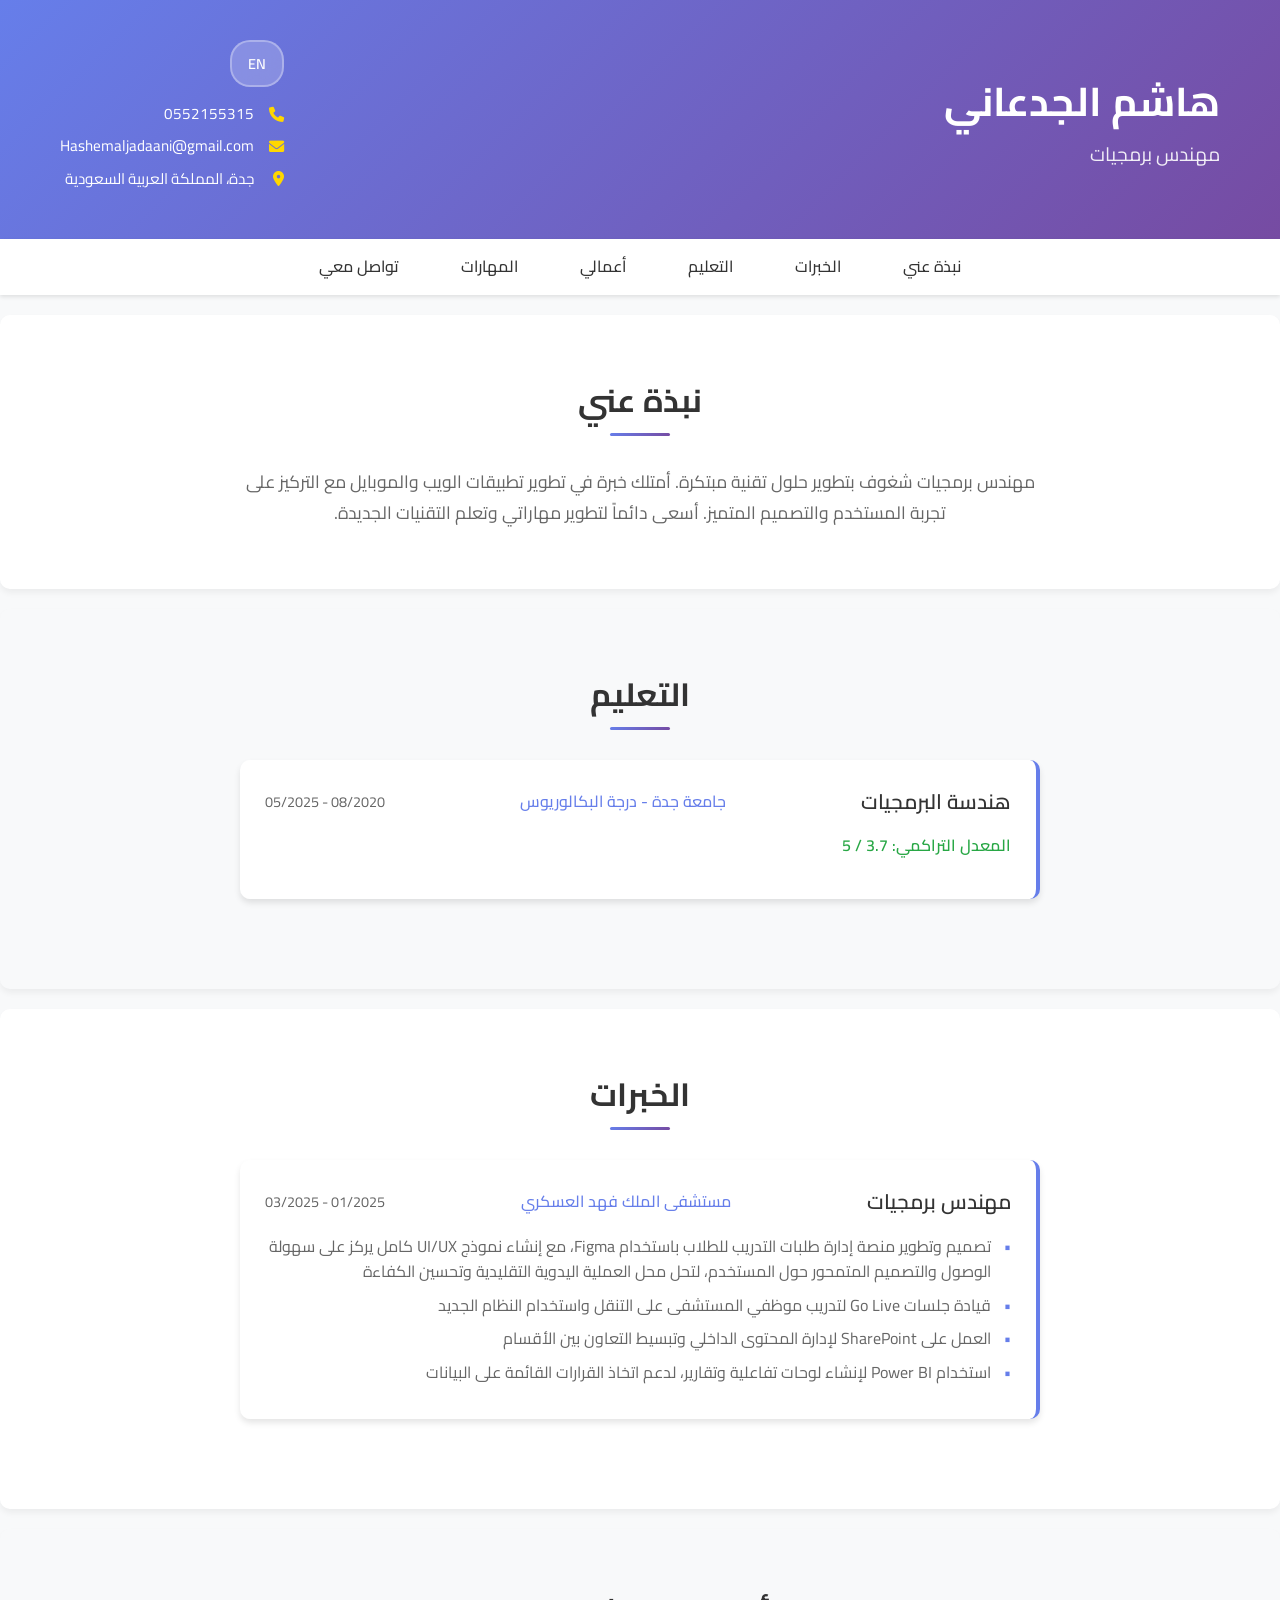
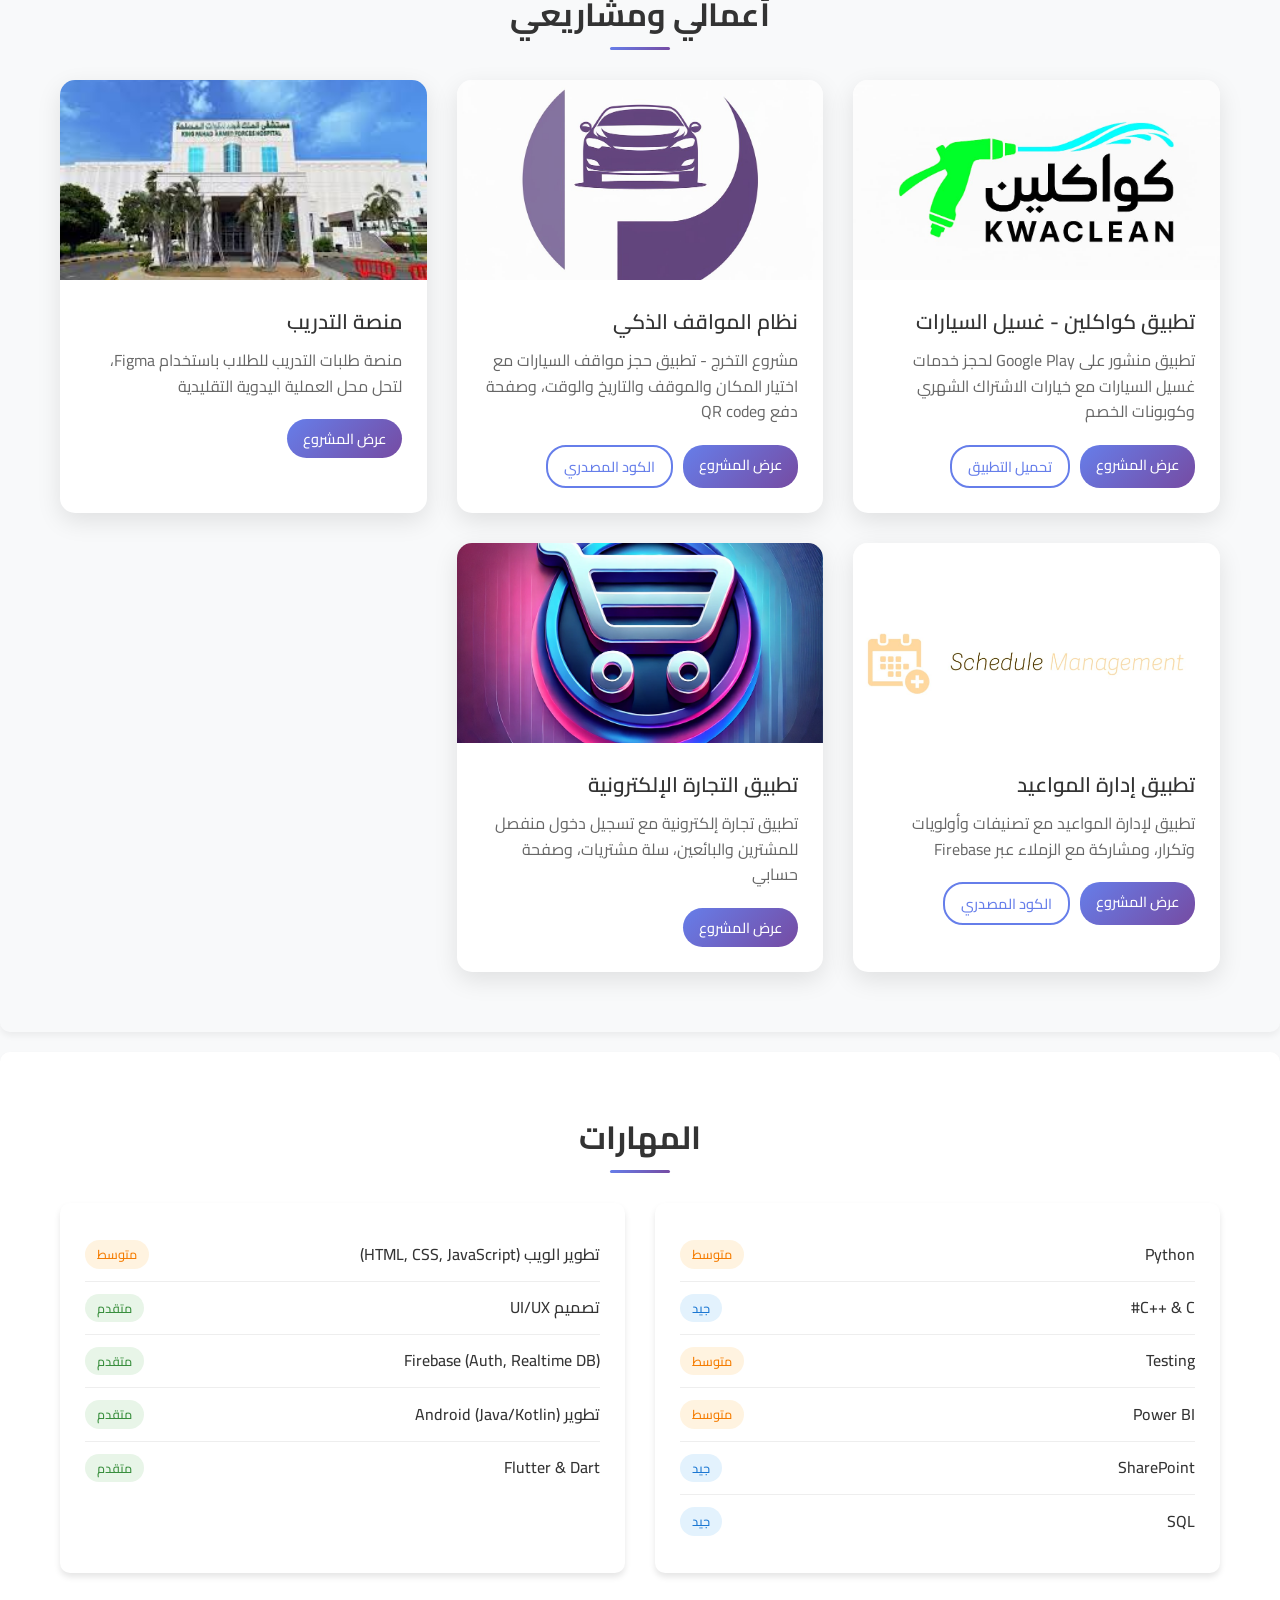
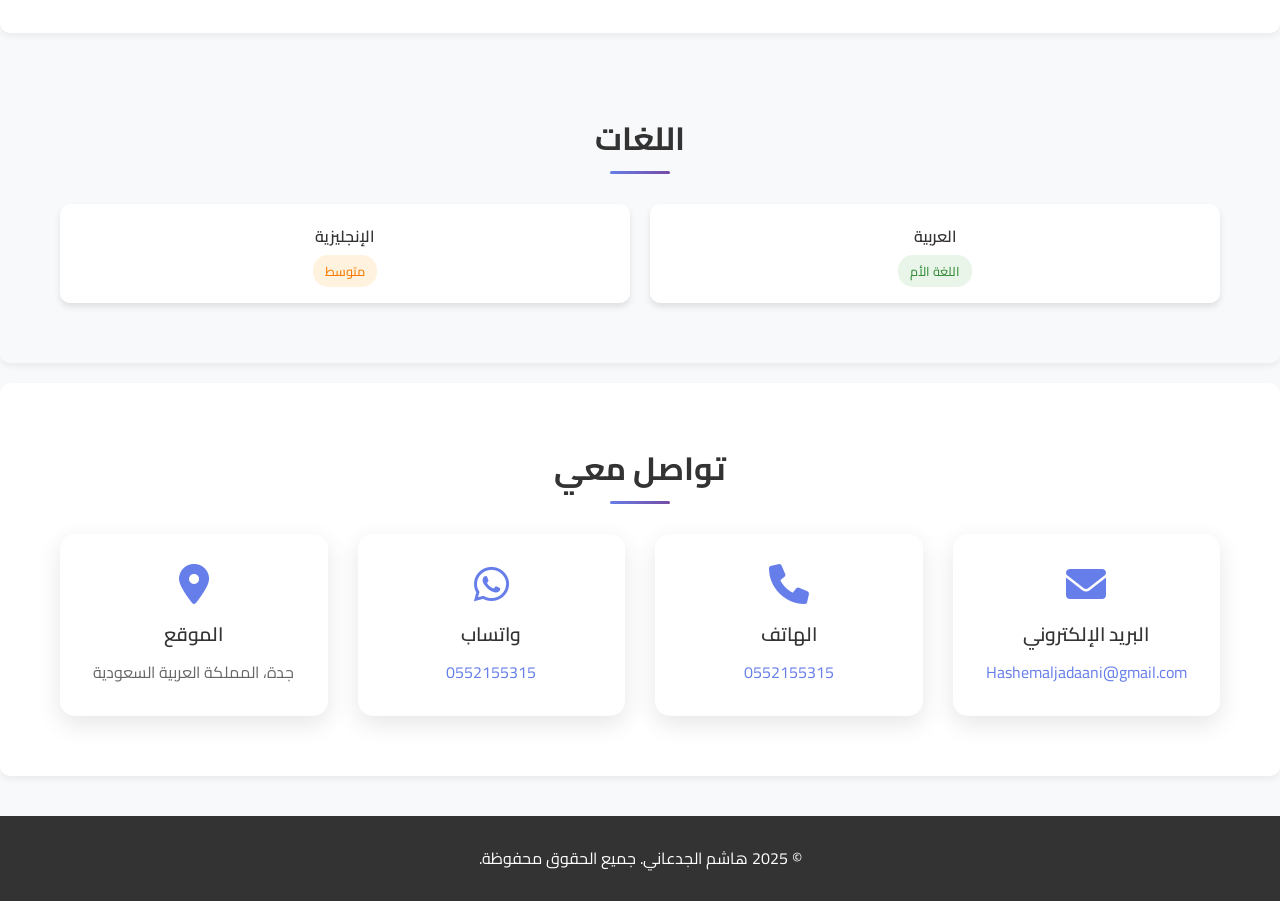
==== index.html @ f66892cb "Add files via upload" ====
<!DOCTYPE html>
<html lang="ar" dir="rtl">
<head>
    <meta charset="UTF-8">
    <meta name="viewport" content="width=device-width, initial-scale=1.0">
    <title data-ar="هاشم الجدعاني - مهندس برمجيات" data-en="Hashim Aljadaani - Software Engineer">هاشم الجدعاني - مهندس برمجيات</title>
    <link rel="stylesheet" href="styles.css">
    <link href="https://fonts.googleapis.com/css2?family=Cairo:wght@300;400;600;700&display=swap" rel="stylesheet">
    <link rel="stylesheet" href="https://cdnjs.cloudflare.com/ajax/libs/font-awesome/6.0.0/css/all.min.css">
</head>
<body>
    <!-- Header Section -->
    <header class="header">
        <div class="container">
            <div class="header-content">
                <div class="header-left">
                    <h1 class="name" data-ar="هاشم الجدعاني" data-en="Hashim Aljadaani">هاشم الجدعاني</h1>
                    <p class="title" data-ar="مهندس برمجيات" data-en="Software Engineer">مهندس برمجيات</p>
                </div>
                <div class="header-right">
                    <div class="language-toggle">
                        <button id="langToggle" class="lang-btn">
                            <span class="lang-text" data-ar="EN" data-en="عربي">EN</span>
                        </button>
                    </div>
                    <div class="contact-info">
                        <div class="contact-item">
                            <i class="fas fa-phone"></i>
                            <a href="tel:0552155315" style="color: white; text-decoration: none;">0552155315</a>
                        </div>
                        <div class="contact-item">
                            <i class="fas fa-envelope"></i>
                            <a href="mailto:Hashemaljadaani@gmail.com" style="color: white; text-decoration: none;">Hashemaljadaani@gmail.com</a>
                        </div>
                        <div class="contact-item">
                            <i class="fas fa-map-marker-alt"></i>
                            <span data-ar="جدة، المملكة العربية السعودية" data-en="Jeddah, Saudi Arabia">جدة، المملكة العربية السعودية</span>
                        </div>
                    </div>
                </div>
            </div>
        </div>
    </header>

    <!-- Navigation -->
    <nav class="navbar">
        <div class="container">
            <ul class="nav-links">
                <li><a href="#about" class="nav-link" data-ar="نبذة عني" data-en="About">نبذة عني</a></li>
                <li><a href="#experience" class="nav-link" data-ar="الخبرات" data-en="Experience">الخبرات</a></li>
                <li><a href="#education" class="nav-link" data-ar="التعليم" data-en="Education">التعليم</a></li>
                <li><a href="#portfolio" class="nav-link" data-ar="أعمالي" data-en="Portfolio">أعمالي</a></li>
                <li><a href="#skills" class="nav-link" data-ar="المهارات" data-en="Skills">المهارات</a></li>
                <li><a href="#contact" class="nav-link" data-ar="تواصل معي" data-en="Contact">تواصل معي</a></li>
            </ul>
        </div>
    </nav>

    <!-- Main Content -->
    <main>
        <!-- About Section -->
        <section id="about" class="section">
            <div class="container">
                <h2 class="section-title" data-ar="نبذة عني" data-en="About Me">نبذة عني</h2>
                <div class="about-content">
                    <div class="about-text">
                        <p data-ar="مهندس برمجيات شغوف بتطوير حلول تقنية مبتكرة. أمتلك خبرة في تطوير تطبيقات الويب والموبايل مع التركيز على تجربة المستخدم والتصميم المتميز. أسعى دائماً لتطوير مهاراتي وتعلم التقنيات الجديدة." data-en="Passionate software engineer with expertise in developing innovative technical solutions. I have experience in web and mobile application development with a focus on user experience and excellent design. I always strive to develop my skills and learn new technologies.">مهندس برمجيات شغوف بتطوير حلول تقنية مبتكرة. أمتلك خبرة في تطوير تطبيقات الويب والموبايل مع التركيز على تجربة المستخدم والتصميم المتميز. أسعى دائماً لتطوير مهاراتي وتعلم التقنيات الجديدة.</p>
                    </div>
                </div>
            </div>
        </section>

        <!-- Education Section -->
        <section id="education" class="section">
            <div class="container">
                <h2 class="section-title" data-ar="التعليم" data-en="Education">التعليم</h2>
                <div class="timeline">
                    <div class="timeline-item">
                        <div class="timeline-content">
                            <div class="timeline-header">
                                <h3 data-ar="هندسة البرمجيات" data-en="Software Engineering">هندسة البرمجيات</h3>
                                <span class="company" data-ar="جامعة جدة - درجة البكالوريوس" data-en="Jeddah University - Bachelor's Degree">جامعة جدة - درجة البكالوريوس</span>
                                <span class="date">08/2020 - 05/2025</span>
                            </div>
                            <div class="gpa" data-ar="المعدل التراكمي: 3.7 / 5" data-en="GPA: 3.7 / 5">المعدل التراكمي: 3.7 / 5</div>
                        </div>
                    </div>
                </div>
            </div>
        </section>

        <!-- Experience Section -->
        <section id="experience" class="section">
            <div class="container">
                <h2 class="section-title" data-ar="الخبرات" data-en="Experience">الخبرات</h2>
                <div class="timeline">
                    <div class="timeline-item">
                        <div class="timeline-content">
                            <div class="timeline-header">
                                <h3 data-ar="مهندس برمجيات" data-en="Software Engineer">مهندس برمجيات</h3>
                                <span class="company" data-ar="مستشفى الملك فهد العسكري" data-en="King Fahd Military Hospital">مستشفى الملك فهد العسكري</span>
                                <span class="date">01/2025 - 03/2025</span>
                            </div>
                            <ul class="timeline-details">
                                <li data-ar="تصميم وتطوير منصة إدارة طلبات التدريب للطلاب باستخدام Figma، مع إنشاء نموذج UI/UX كامل يركز على سهولة الوصول والتصميم المتمحور حول المستخدم، لتحل محل العملية اليدوية التقليدية وتحسين الكفاءة" data-en="Design and development of a training request management platform for students using Figma, creating a complete UI/UX model focused on accessibility and user-centered design, to replace the traditional manual process and improve efficiency">تصميم وتطوير منصة إدارة طلبات التدريب للطلاب باستخدام Figma، مع إنشاء نموذج UI/UX كامل يركز على سهولة الوصول والتصميم المتمحور حول المستخدم، لتحل محل العملية اليدوية التقليدية وتحسين الكفاءة</li>
                                <li data-ar="قيادة جلسات Go Live لتدريب موظفي المستشفى على التنقل واستخدام النظام الجديد" data-en="Leading Go Live sessions to train hospital staff on navigating and using the new system">قيادة جلسات Go Live لتدريب موظفي المستشفى على التنقل واستخدام النظام الجديد</li>
                                <li data-ar="العمل على SharePoint لإدارة المحتوى الداخلي وتبسيط التعاون بين الأقسام" data-en="Working on SharePoint for internal content management and simplifying collaboration between departments">العمل على SharePoint لإدارة المحتوى الداخلي وتبسيط التعاون بين الأقسام</li>
                                <li data-ar="استخدام Power BI لإنشاء لوحات تفاعلية وتقارير، لدعم اتخاذ القرارات القائمة على البيانات" data-en="Using Power BI to create interactive dashboards and reports, supporting data-driven decision making">استخدام Power BI لإنشاء لوحات تفاعلية وتقارير، لدعم اتخاذ القرارات القائمة على البيانات</li>
                            </ul>
                        </div>
                    </div>
                </div>
            </div>
        </section>

        <!-- Portfolio Section -->
        <section id="portfolio" class="section">
            <div class="container">
                <h2 class="section-title" data-ar="أعمالي ومشاريعي" data-en="My Work & Projects">أعمالي ومشاريعي</h2>
                <div class="portfolio-grid">
                    <div class="portfolio-item">
                        <div class="portfolio-image">
                            <img src="images/projects/kawakeleen-main.jpg" alt="تطبيق كواكلين" onerror="this.src='https://via.placeholder.com/400x300/00CED1/FFFFFF?text=كواكلين+غسيل+السيارات'">
                        </div>
                        <div class="portfolio-content">
                            <h3 data-ar="تطبيق كواكلين - غسيل السيارات" data-en="Kwaclean App - Car Wash">تطبيق كواكلين - غسيل السيارات</h3>
                            <p data-ar="تطبيق منشور على Google Play لحجز خدمات غسيل السيارات مع خيارات الاشتراك الشهري وكوبونات الخصم" data-en="A published app on Google Play for booking car wash services with monthly subscription options and discount coupons">تطبيق منشور على Google Play لحجز خدمات غسيل السيارات مع خيارات الاشتراك الشهري وكوبونات الخصم</p>
                            <div class="portfolio-links">
                                <a href="project-details.html?project=kawakeleen" class="btn btn-primary" data-ar="عرض المشروع" data-en="View Project">عرض المشروع</a>
                                <a href="https://play.google.com/store/apps/details?id=com.kwaclean.app&pcampaignid=web_share" target="_blank" class="btn btn-secondary" data-ar="تحميل التطبيق" data-en="Download App">تحميل التطبيق</a>
                            </div>
                        </div>
                    </div>

                    <div class="portfolio-item">
                        <div class="portfolio-image">
                            <img src="images/projects/parking-main.jpg" alt="نظام المواقف الذكي" onerror="this.src='https://via.placeholder.com/400x300/50C878/FFFFFF?text=نظام+المواقف+الذكي'">
                        </div>
                        <div class="portfolio-content">
                            <h3 data-ar="نظام المواقف الذكي" data-en="Smart Parking System">نظام المواقف الذكي</h3>
                            <p data-ar="مشروع التخرج - تطبيق حجز مواقف السيارات مع اختيار المكان والموقف والتاريخ والوقت، وصفحة دفع وQR code" data-en="Graduation project - Car parking reservation app with location, spot, date and time selection, payment page and QR code">مشروع التخرج - تطبيق حجز مواقف السيارات مع اختيار المكان والموقف والتاريخ والوقت، وصفحة دفع وQR code</p>
                            <div class="portfolio-links">
                                <a href="project-details.html?project=parking" class="btn btn-primary" data-ar="عرض المشروع" data-en="View Project">عرض المشروع</a>
                                <a href="https://github.com/Hashemaljadani/CarParkingApp" target="_blank" class="btn btn-secondary" data-ar="الكود المصدري" data-en="Source Code">الكود المصدري</a>
                            </div>
                        </div>
                    </div>

                    <div class="portfolio-item">
                        <div class="portfolio-image">
                            <img src="images/projects/training-main.jpg" alt="منصة التدريب" onerror="this.src='https://via.placeholder.com/400x300/9B59B6/FFFFFF?text=منصة+التدريب'">
                        </div>
                        <div class="portfolio-content">
                            <h3 data-ar="منصة التدريب" data-en="Training Platform">منصة التدريب</h3>
                            <p data-ar="منصة طلبات التدريب للطلاب باستخدام Figma، لتحل محل العملية اليدوية التقليدية" data-en="Training request platform for students using Figma, to replace the traditional manual process">منصة طلبات التدريب للطلاب باستخدام Figma، لتحل محل العملية اليدوية التقليدية</p>
                            <div class="portfolio-links">
                                <a href="project-details.html?project=training" class="btn btn-primary" data-ar="عرض المشروع" data-en="View Project">عرض المشروع</a>
                            </div>
                        </div>
                    </div>

                    <div class="portfolio-item">
                        <div class="portfolio-image">
                            <img src="images/projects/appointments-main.jpg" alt="تطبيق إدارة المواعيد" onerror="this.src='https://via.placeholder.com/400x300/FF8C00/FFFFFF?text=إدارة+المواعيد'">
                        </div>
                        <div class="portfolio-content">
                            <h3 data-ar="تطبيق إدارة المواعيد" data-en="Appointment Management App">تطبيق إدارة المواعيد</h3>
                            <p data-ar="تطبيق لإدارة المواعيد مع تصنيفات وأولويات وتكرار، ومشاركة مع الزملاء عبر Firebase" data-en="App for managing appointments with categories, priorities, repetition, and sharing with colleagues via Firebase">تطبيق لإدارة المواعيد مع تصنيفات وأولويات وتكرار، ومشاركة مع الزملاء عبر Firebase</p>
                            <div class="portfolio-links">
                                <a href="project-details.html?project=appointments" class="btn btn-primary" data-ar="عرض المشروع" data-en="View Project">عرض المشروع</a>
                                <a href="https://github.com/Hashemaljadani/ScheduleManagment" target="_blank" class="btn btn-secondary" data-ar="الكود المصدري" data-en="Source Code">الكود المصدري</a>
                            </div>
                        </div>
                    </div>

                    <div class="portfolio-item">
                        <div class="portfolio-image">
                            <img src="images/projects/ecommerce-main.webp" alt="تطبيق التجارة الإلكترونية" onerror="this.src='https://via.placeholder.com/400x300/4A90E2/FFFFFF?text=تطبيق+التجارة+الإلكترونية'">
                        </div>
                        <div class="portfolio-content">
                            <h3 data-ar="تطبيق التجارة الإلكترونية" data-en="E-commerce Application">تطبيق التجارة الإلكترونية</h3>
                            <p data-ar="تطبيق تجارة إلكترونية مع تسجيل دخول منفصل للمشترين والبائعين، سلة مشتريات، وصفحة حسابي" data-en="E-commerce application with separate login for buyers and sellers, shopping cart, and account page">تطبيق تجارة إلكترونية مع تسجيل دخول منفصل للمشترين والبائعين، سلة مشتريات، وصفحة حسابي</p>
                            <div class="portfolio-links">
                                <a href="project-details.html?project=ecommerce" class="btn btn-primary" data-ar="عرض المشروع" data-en="View Project">عرض المشروع</a>
                            </div>
                        </div>
                    </div>
                </div>
            </div>
        </section>

        <!-- Skills Section -->
        <section id="skills" class="section">
            <div class="container">
                <h2 class="section-title" data-ar="المهارات" data-en="Skills">المهارات</h2>
                <div class="skills-grid">
                    <div class="skills-column">
                        <div class="skill-item">
                            <span class="skill-name">Python</span>
                            <span class="skill-level intermediate" data-ar="متوسط" data-en="Intermediate">متوسط</span>
                        </div>
                        <div class="skill-item">
                            <span class="skill-name">C++ & C#</span>
                            <span class="skill-level basic" data-ar="جيد" data-en="Good">جيد</span>
                        </div>
                        <div class="skill-item">
                            <span class="skill-name">Testing</span>
                            <span class="skill-level intermediate" data-ar="متوسط" data-en="Intermediate">متوسط</span>
                        </div>
                        <div class="skill-item">
                            <span class="skill-name">Power BI</span>
                            <span class="skill-level intermediate" data-ar="متوسط" data-en="Intermediate">متوسط</span>
                        </div>
                        <div class="skill-item">
                            <span class="skill-name">SharePoint</span>
                            <span class="skill-level basic" data-ar="جيد" data-en="Good">جيد</span>
                        </div>
                        <div class="skill-item">
                            <span class="skill-name">SQL</span>
                            <span class="skill-level basic" data-ar="جيد" data-en="Good">جيد</span>
                        </div>
                    </div>
                    <div class="skills-column">
                        <div class="skill-item">
                            <span class="skill-name" data-ar="تطوير الويب (HTML, CSS, JavaScript)" data-en="Web Development (HTML, CSS, JavaScript)">تطوير الويب (HTML, CSS, JavaScript)</span>
                            <span class="skill-level intermediate" data-ar="متوسط" data-en="Intermediate">متوسط</span>
                        </div>
                        <div class="skill-item">
                            <span class="skill-name" data-ar="تصميم UI/UX" data-en="UI/UX Design">تصميم UI/UX</span>
                            <span class="skill-level advanced" data-ar="متقدم" data-en="Advanced">متقدم</span>
                        </div>
                        <div class="skill-item">
                            <span class="skill-name">Firebase (Auth, Realtime DB)</span>
                            <span class="skill-level advanced" data-ar="متقدم" data-en="Advanced">متقدم</span>
                        </div>
                        <div class="skill-item">
                            <span class="skill-name" data-ar="تطوير Android (Java/Kotlin)" data-en="Android Development (Java/Kotlin)">تطوير Android (Java/Kotlin)</span>
                            <span class="skill-level advanced" data-ar="متقدم" data-en="Advanced">متقدم</span>
                        </div>
                        <div class="skill-item">
                            <span class="skill-name">Flutter & Dart</span>
                            <span class="skill-level advanced" data-ar="متقدم" data-en="Advanced">متقدم</span>
                        </div>
                    </div>
                </div>
            </div>
        </section>

        <!-- Languages Section -->
        <section id="languages" class="section">
            <div class="container">
                <h2 class="section-title" data-ar="اللغات" data-en="Languages">اللغات</h2>
                <div class="languages-grid">
                    <div class="language-item">
                        <span class="language-name" data-ar="العربية" data-en="Arabic">العربية</span>
                        <span class="language-level native" data-ar="اللغة الأم" data-en="Native">اللغة الأم</span>
                    </div>
                    <div class="language-item">
                        <span class="language-name" data-ar="الإنجليزية" data-en="English">الإنجليزية</span>
                        <span class="language-level intermediate" data-ar="متوسط" data-en="Intermediate">متوسط</span>
                    </div>
                </div>
            </div>
        </section>

        <!-- Contact Section -->
        <section id="contact" class="section">
            <div class="container">
                <h2 class="section-title" data-ar="تواصل معي" data-en="Contact Me">تواصل معي</h2>
                <div class="contact-grid">
                    <div class="contact-card">
                        <i class="fas fa-envelope"></i>
                        <h3 data-ar="البريد الإلكتروني" data-en="Email">البريد الإلكتروني</h3>
                        <p><a href="mailto:Hashemaljadaani@gmail.com" style="color: #667eea; text-decoration: none;">Hashemaljadaani@gmail.com</a></p>
                    </div>
                    <div class="contact-card">
                        <i class="fas fa-phone"></i>
                        <h3 data-ar="الهاتف" data-en="Phone">الهاتف</h3>
                        <p><a href="tel:0552155315" style="color: #667eea; text-decoration: none;">0552155315</a></p>
                    </div>
                    <div class="contact-card">
                        <i class="fab fa-whatsapp"></i>
                        <h3 data-ar="واتساب" data-en="WhatsApp">واتساب</h3>
                        <p><a href="https://wa.me/966552155315" target="_blank" style="color: #667eea; text-decoration: none;">0552155315</a></p>
                    </div>
                    <div class="contact-card">
                        <i class="fas fa-map-marker-alt"></i>
                        <h3 data-ar="الموقع" data-en="Location">الموقع</h3>
                        <p data-ar="جدة، المملكة العربية السعودية" data-en="Jeddah, Saudi Arabia">جدة، المملكة العربية السعودية</p>
                    </div>
                </div>
            </div>
        </section>
    </main>

    <!-- Footer -->
    <footer class="footer">
        <div class="container">
            <p data-ar="&copy; 2025 هاشم الجدعاني. جميع الحقوق محفوظة." data-en="&copy; 2025 Hashim Aljadaani. All rights reserved.">&copy; 2025 هاشم الجدعاني. جميع الحقوق محفوظة.</p>
        </div>
    </footer>

    <script src="script.js"></script>
</body>
</html>
---- styles.css ----
/* Reset and Base Styles */
* {
    margin: 0;
    padding: 0;
    box-sizing: border-box;
}

body {
    font-family: 'Cairo', sans-serif;
    line-height: 1.6;
    color: #333;
    background-color: #f8f9fa;
}

.container {
    max-width: 1200px;
    margin: 0 auto;
    padding: 0 20px;
}

/* Header Styles */
.header {
    background: linear-gradient(135deg, #667eea 0%, #764ba2 100%);
    color: white;
    padding: 40px 0;
    box-shadow: 0 4px 6px rgba(0, 0, 0, 0.1);
}

.header-content {
    display: flex;
    justify-content: space-between;
    align-items: center;
    flex-wrap: wrap;
    gap: 20px;
}

.header-left .name {
    font-size: 2.5rem;
    font-weight: 700;
    margin-bottom: 5px;
}

.header-left .title {
    font-size: 1.2rem;
    opacity: 0.9;
}

.contact-info {
    text-align: right;
}

.contact-item {
    display: flex;
    align-items: center;
    gap: 10px;
    margin-bottom: 8px;
    font-size: 0.95rem;
}

.contact-item i {
    width: 20px;
    color: #ffd700;
}

/* Language Toggle */
.language-toggle {
    margin-bottom: 15px;
}

.lang-btn {
    background: rgba(255, 255, 255, 0.2);
    border: 2px solid rgba(255, 255, 255, 0.3);
    color: white;
    padding: 8px 16px;
    border-radius: 20px;
    cursor: pointer;
    font-weight: 600;
    font-size: 0.9rem;
    transition: all 0.3s ease;
    backdrop-filter: blur(10px);
}

.lang-btn:hover {
    background: rgba(255, 255, 255, 0.3);
    border-color: rgba(255, 255, 255, 0.5);
    transform: translateY(-2px);
}

.lang-text {
    font-family: 'Cairo', sans-serif;
}

/* Navigation Styles */
.navbar {
    background: white;
    box-shadow: 0 2px 4px rgba(0, 0, 0, 0.1);
    position: sticky;
    top: 0;
    z-index: 1000;
    transition: transform 0.3s ease;
}

.navbar.navbar-hidden {
    transform: translateY(-100%);
}

.nav-links {
    display: flex;
    list-style: none;
    justify-content: center;
    gap: 30px;
    padding: 15px 0;
}

.nav-link {
    text-decoration: none;
    color: #333;
    font-weight: 500;
    padding: 8px 16px;
    border-radius: 20px;
    transition: all 0.3s ease;
}

.nav-link:hover {
    background: linear-gradient(135deg, #667eea 0%, #764ba2 100%);
    color: white;
    transform: translateY(-2px);
}

/* Section Styles */
.section {
    padding: 60px 0;
    background: white;
    margin: 20px 0;
    border-radius: 10px;
    box-shadow: 0 4px 6px rgba(0, 0, 0, 0.05);
}

.section:nth-child(even) {
    background: #f8f9fa;
}

.section-title {
    text-align: center;
    font-size: 2rem;
    font-weight: 700;
    margin-bottom: 40px;
    color: #333;
    position: relative;
}

.section-title::after {
    content: '';
    position: absolute;
    bottom: -10px;
    left: 50%;
    transform: translateX(-50%);
    width: 60px;
    height: 3px;
    background: linear-gradient(135deg, #667eea 0%, #764ba2 100%);
    border-radius: 2px;
}

/* About Section */
.about-content {
    max-width: 800px;
    margin: 0 auto;
    text-align: center;
}

.about-text p {
    font-size: 1.1rem;
    line-height: 1.8;
    color: #666;
}

/* Timeline Styles */
.timeline {
    max-width: 800px;
    margin: 0 auto;
}

.timeline-item {
    margin-bottom: 30px;
    position: relative;
}

.timeline-content {
    background: white;
    padding: 25px;
    border-radius: 10px;
    box-shadow: 0 4px 6px rgba(0, 0, 0, 0.1);
    border-right: 4px solid #667eea;
}

.timeline-header {
    display: flex;
    justify-content: space-between;
    align-items: center;
    margin-bottom: 15px;
    flex-wrap: wrap;
    gap: 10px;
}

.timeline-header h3 {
    font-size: 1.3rem;
    font-weight: 600;
    color: #333;
}

.company {
    color: #667eea;
    font-weight: 500;
}

.date {
    color: #666;
    font-size: 0.9rem;
}

.gpa {
    color: #28a745;
    font-weight: 600;
    margin-bottom: 15px;
}

.timeline-details {
    list-style: none;
}

.timeline-details li {
    margin-bottom: 8px;
    padding-right: 20px;
    position: relative;
    color: #666;
}

.timeline-details li::before {
    content: '•';
    color: #667eea;
    font-weight: bold;
    position: absolute;
    right: 0;
}

/* Portfolio Styles */
.portfolio-grid {
    display: grid;
    grid-template-columns: repeat(auto-fit, minmax(350px, 1fr));
    gap: 30px;
    margin-top: 40px;
}

.portfolio-item {
    background: white;
    border-radius: 15px;
    overflow: hidden;
    box-shadow: 0 8px 25px rgba(0, 0, 0, 0.1);
    transition: transform 0.3s ease, box-shadow 0.3s ease;
}

.portfolio-item:hover {
    transform: translateY(-10px);
    box-shadow: 0 15px 35px rgba(0, 0, 0, 0.15);
}

.portfolio-image {
    height: 200px;
    overflow: hidden;
}

.portfolio-image img {
    width: 100%;
    height: 100%;
    object-fit: cover;
    transition: transform 0.3s ease;
}

.portfolio-item:hover .portfolio-image img {
    transform: scale(1.05);
}

.portfolio-content {
    padding: 25px;
}

.portfolio-content h3 {
    font-size: 1.3rem;
    font-weight: 600;
    margin-bottom: 10px;
    color: #333;
}

.portfolio-content p {
    color: #666;
    margin-bottom: 20px;
    line-height: 1.6;
}

.portfolio-links {
    display: flex;
    gap: 10px;
    flex-wrap: wrap;
}

.btn {
    padding: 8px 16px;
    border-radius: 20px;
    text-decoration: none;
    font-weight: 500;
    transition: all 0.3s ease;
    border: none;
    cursor: pointer;
    font-size: 0.9rem;
}

.btn-primary {
    background: linear-gradient(135deg, #667eea 0%, #764ba2 100%);
    color: white;
}

.btn-primary:hover {
    transform: translateY(-2px);
    box-shadow: 0 4px 8px rgba(102, 126, 234, 0.3);
}

.btn-secondary {
    background: transparent;
    color: #667eea;
    border: 2px solid #667eea;
}

.btn-secondary:hover {
    background: #667eea;
    color: white;
    transform: translateY(-2px);
}

/* Skills Styles */
.skills-grid {
    display: grid;
    grid-template-columns: repeat(auto-fit, minmax(300px, 1fr));
    gap: 30px;
    margin-top: 40px;
}

.skills-column {
    background: white;
    padding: 25px;
    border-radius: 10px;
    box-shadow: 0 4px 6px rgba(0, 0, 0, 0.1);
}

.skill-item {
    display: flex;
    justify-content: space-between;
    align-items: center;
    padding: 12px 0;
    border-bottom: 1px solid #eee;
}

.skill-item:last-child {
    border-bottom: none;
}

.skill-name {
    font-weight: 500;
    color: #333;
}

.skill-level {
    padding: 4px 12px;
    border-radius: 15px;
    font-size: 0.8rem;
    font-weight: 500;
}

.basic {
    background: #e3f2fd;
    color: #1976d2;
}

.intermediate {
    background: #fff3e0;
    color: #f57c00;
}

.advanced {
    background: #e8f5e8;
    color: #388e3c;
}

/* Languages Styles */
.languages-grid {
    display: grid;
    grid-template-columns: repeat(auto-fit, minmax(200px, 1fr));
    gap: 20px;
    margin-top: 40px;
}

.language-item {
    background: white;
    padding: 20px;
    border-radius: 10px;
    box-shadow: 0 4px 6px rgba(0, 0, 0, 0.1);
    text-align: center;
}

.language-name {
    display: block;
    font-weight: 600;
    color: #333;
    margin-bottom: 8px;
}

.language-level {
    padding: 4px 12px;
    border-radius: 15px;
    font-size: 0.8rem;
    font-weight: 500;
}

.native {
    background: #e8f5e8;
    color: #388e3c;
}

/* Contact Styles */
.contact-grid {
    display: grid;
    grid-template-columns: repeat(auto-fit, minmax(250px, 1fr));
    gap: 30px;
    margin-top: 40px;
}

.contact-card {
    background: white;
    padding: 30px;
    border-radius: 15px;
    box-shadow: 0 8px 25px rgba(0, 0, 0, 0.1);
    text-align: center;
    transition: transform 0.3s ease;
}

.contact-card:hover {
    transform: translateY(-5px);
}

.contact-card i {
    font-size: 2.5rem;
    color: #667eea;
    margin-bottom: 15px;
}

.contact-card h3 {
    font-size: 1.2rem;
    font-weight: 600;
    margin-bottom: 10px;
    color: #333;
}

.contact-card p {
    color: #666;
    font-size: 1rem;
}

/* Footer Styles */
.footer {
    background: #333;
    color: white;
    text-align: center;
    padding: 30px 0;
    margin-top: 40px;
}

/* Responsive Design */
@media (max-width: 768px) {
    .header-content {
        flex-direction: column;
        text-align: center;
    }
    
    .contact-info {
        text-align: center;
    }
    
    .nav-links {
        flex-direction: column;
        gap: 10px;
    }
    
    .portfolio-grid {
        grid-template-columns: 1fr;
    }
    
    .skills-grid {
        grid-template-columns: 1fr;
    }
    
    .timeline-header {
        flex-direction: column;
        align-items: flex-start;
    }
    
    .portfolio-links {
        justify-content: center;
    }
}

@media (max-width: 480px) {
    .header-left .name {
        font-size: 2rem;
    }
    
    .section-title {
        font-size: 1.5rem;
    }
    
    .container {
        padding: 0 15px;
    }
}

/* Smooth Scrolling */
html {
    scroll-behavior: smooth;
}

/* Animation for sections */
.section {
    opacity: 0;
    transform: translateY(30px);
    animation: fadeInUp 0.8s ease forwards;
}

@keyframes fadeInUp {
    to {
        opacity: 1;
        transform: translateY(0);
    }
}

/* Loading animation */
.loading {
    display: inline-block;
    width: 20px;
    height: 20px;
    border: 3px solid #f3f3f3;
    border-top: 3px solid #667eea;
    border-radius: 50%;
    animation: spin 1s linear infinite;
}

@keyframes spin {
    0% { transform: rotate(0deg); }
    100% { transform: rotate(360deg); }
}

/* Project Details Page */
.project-details {
    max-width: 1000px;
    margin: 0 auto;
    padding: 2rem 0;
}

.project-header {
    text-align: center;
    margin-bottom: 3rem;
}

.project-type {
    display: inline-block;
    background: linear-gradient(135deg, #667eea 0%, #764ba2 100%);
    color: white;
    padding: 0.5rem 1rem;
    border-radius: 25px;
    font-size: 0.9rem;
    margin: 0 0.5rem;
}

.project-duration {
    display: inline-block;
    background: #f8f9fa;
    color: #6c757d;
    padding: 0.5rem 1rem;
    border-radius: 25px;
    font-size: 0.9rem;
    margin: 0 0.5rem;
}

.project-image {
    text-align: center;
    margin-bottom: 3rem;
}

.project-image img {
    max-width: 100%;
    height: auto;
    border-radius: 15px;
    box-shadow: 0 10px 30px rgba(0, 0, 0, 0.1);
}

.project-content {
    display: grid;
    gap: 2rem;
}

.project-description,
.project-features,
.project-technologies {
    background: white;
    padding: 2rem;
    border-radius: 15px;
    box-shadow: 0 5px 15px rgba(0, 0, 0, 0.1);
}

.project-content h3 {
    color: #2c3e50;
    margin-bottom: 1rem;
    font-size: 1.3rem;
}

.project-content p {
    color: #6c757d;
    line-height: 1.6;
}

.project-content ul {
    list-style: none;
    padding: 0;
}

.project-content li {
    color: #6c757d;
    padding: 0.5rem 0;
    border-bottom: 1px solid #f1f3f4;
    position: relative;
    padding-right: 1.5rem;
}

.project-content li:before {
    content: "✓";
    color: #28a745;
    font-weight: bold;
    position: absolute;
    right: 0;
}

.tech-tags {
    display: flex;
    flex-wrap: wrap;
    gap: 0.5rem;
}

.tech-tag {
    background: linear-gradient(135deg, #667eea 0%, #764ba2 100%);
    color: white;
    padding: 0.5rem 1rem;
    border-radius: 25px;
    font-size: 0.9rem;
    display: inline-block;
}

/* Project Links */
.project-links {
    background: white;
    padding: 2rem;
    border-radius: 15px;
    box-shadow: 0 5px 15px rgba(0, 0, 0, 0.1);
    margin-top: 2rem;
}

.project-links h3 {
    color: #333;
    margin-bottom: 1rem;
    font-size: 1.5rem;
    font-weight: 600;
}

.link-buttons {
    display: flex;
    gap: 1rem;
    flex-wrap: wrap;
}

.link-buttons .btn {
    display: inline-flex;
    align-items: center;
    gap: 0.5rem;
    padding: 0.75rem 1.5rem;
    border-radius: 25px;
    text-decoration: none;
    font-weight: 500;
    transition: all 0.3s ease;
    border: none;
    cursor: pointer;
}

.link-buttons .btn-secondary {
    background: linear-gradient(135deg, #667eea 0%, #764ba2 100%);
    color: white;
}

.link-buttons .btn-secondary:hover {
    transform: translateY(-2px);
    box-shadow: 0 8px 16px rgba(102, 126, 234, 0.3);
}

.link-buttons .btn i {
    font-size: 1.1rem;
}

/* Project Gallery */
.project-gallery {
    background: white;
    padding: 2rem;
    border-radius: 15px;
    box-shadow: 0 5px 15px rgba(0, 0, 0, 0.1);
}

.gallery-grid {
    display: grid;
    grid-template-columns: repeat(auto-fit, minmax(200px, 1fr));
    gap: 1rem;
    margin-top: 1rem;
}

.gallery-item {
    border-radius: 15px;
    overflow: hidden;
    box-shadow: 0 8px 16px rgba(0, 0, 0, 0.15);
    transition: transform 0.3s ease, box-shadow 0.3s ease;
    aspect-ratio: 3/4; /* Better portrait ratio */
    cursor: pointer;
    position: relative;
}

.gallery-item:hover {
    transform: scale(1.05);
    box-shadow: 0 12px 24px rgba(0, 0, 0, 0.2);
}

.gallery-item img {
    width: 100%;
    height: 100%;
    object-fit: cover;
    display: block;
}

/* Square images for training project */
.project-details[data-project="training"] .gallery-item {
    aspect-ratio: 1/1;
}

.project-details[data-project="training"] .gallery-item img {
    object-fit: cover;
}

/* Enhanced responsive design for Samsung S23 Ultra */
@media (min-width: 1440px) {
    .gallery-grid {
        grid-template-columns: repeat(auto-fit, minmax(250px, 1fr));
        gap: 1.5rem;
    }
    
    .gallery-item {
        aspect-ratio: 4/5; /* Better ratio for larger screens */
    }
    
    .project-details[data-project="training"] .gallery-item {
        aspect-ratio: 1/1;
    }
}

/* Mobile optimization for Samsung S23 Ultra */
@media (max-width: 480px) {
    .gallery-grid {
        grid-template-columns: repeat(auto-fit, minmax(150px, 1fr));
        gap: 0.8rem;
    }
    
    .gallery-item {
        aspect-ratio: 2/3; /* Better mobile ratio */
    }
    
    .project-details[data-project="training"] .gallery-item {
        aspect-ratio: 1/1;
    }
}

/* Modal for full-size image */
.image-modal {
    display: none;
    position: fixed;
    z-index: 10000;
    left: 0;
    top: 0;
    width: 100%;
    height: 100%;
    background-color: rgba(0, 0, 0, 0.9);
    backdrop-filter: blur(5px);
}

.modal-content {
    position: absolute;
    top: 50%;
    left: 50%;
    transform: translate(-50%, -50%);
    max-width: 90%;
    max-height: 90%;
    border-radius: 15px;
    overflow: hidden;
    box-shadow: 0 20px 40px rgba(0, 0, 0, 0.3);
}

.modal-content img {
    width: 100%;
    height: auto;
    display: block;
}

.close-modal {
    position: absolute;
    top: 20px;
    right: 30px;
    color: white;
    font-size: 40px;
    font-weight: bold;
    cursor: pointer;
    z-index: 10001;
    background: rgba(0, 0, 0, 0.5);
    border-radius: 50%;
    width: 50px;
    height: 50px;
    display: flex;
    align-items: center;
    justify-content: center;
    transition: background 0.3s ease;
}

.close-modal:hover {
    background: rgba(0, 0, 0, 0.8);
}

/* Language Support */
html[lang="en"] {
    direction: ltr;
}

html[lang="en"] .header-content {
    flex-direction: row-reverse;
}

html[lang="en"] .header-right {
    text-align: left;
}

html[lang="en"] .contact-info {
    text-align: left;
}

html[lang="en"] .contact-item {
    flex-direction: row-reverse;
}

html[lang="en"] .nav-links {
    flex-direction: row-reverse;
}

html[lang="en"] .timeline-content {
    border-right: none;
    border-left: 4px solid #667eea;
}

html[lang="en"] .timeline-details li {
    padding-right: 0;
    padding-left: 20px;
}

html[lang="en"] .timeline-details li::before {
    right: auto;
    left: 0;
}

html[lang="en"] .skill-item {
    flex-direction: row-reverse;
}

html[lang="en"] .portfolio-links {
    flex-direction: row-reverse;
}

html[lang="en"] .link-buttons {
    flex-direction: row-reverse;
}

/* Responsive Design for Project Details */
@media (max-width: 768px) {
    .project-details {
        padding: 1rem;
    }
    
    .project-header {
        margin-bottom: 2rem;
    }
    
    .project-content {
        gap: 1rem;
    }
    
    .project-description,
    .project-features,
    .project-technologies {
        padding: 1.5rem;
    }
    
    .tech-tags {
        justify-content: center;
    }
    
    .gallery-grid {
        grid-template-columns: repeat(auto-fit, minmax(150px, 1fr));
        gap: 0.8rem;
    }
    
    .project-links {
        padding: 1.5rem;
    }
    
    .link-buttons {
        justify-content: center;
    }
    
    .link-buttons .btn {
        padding: 0.6rem 1.2rem;
        font-size: 0.9rem;
    }
}
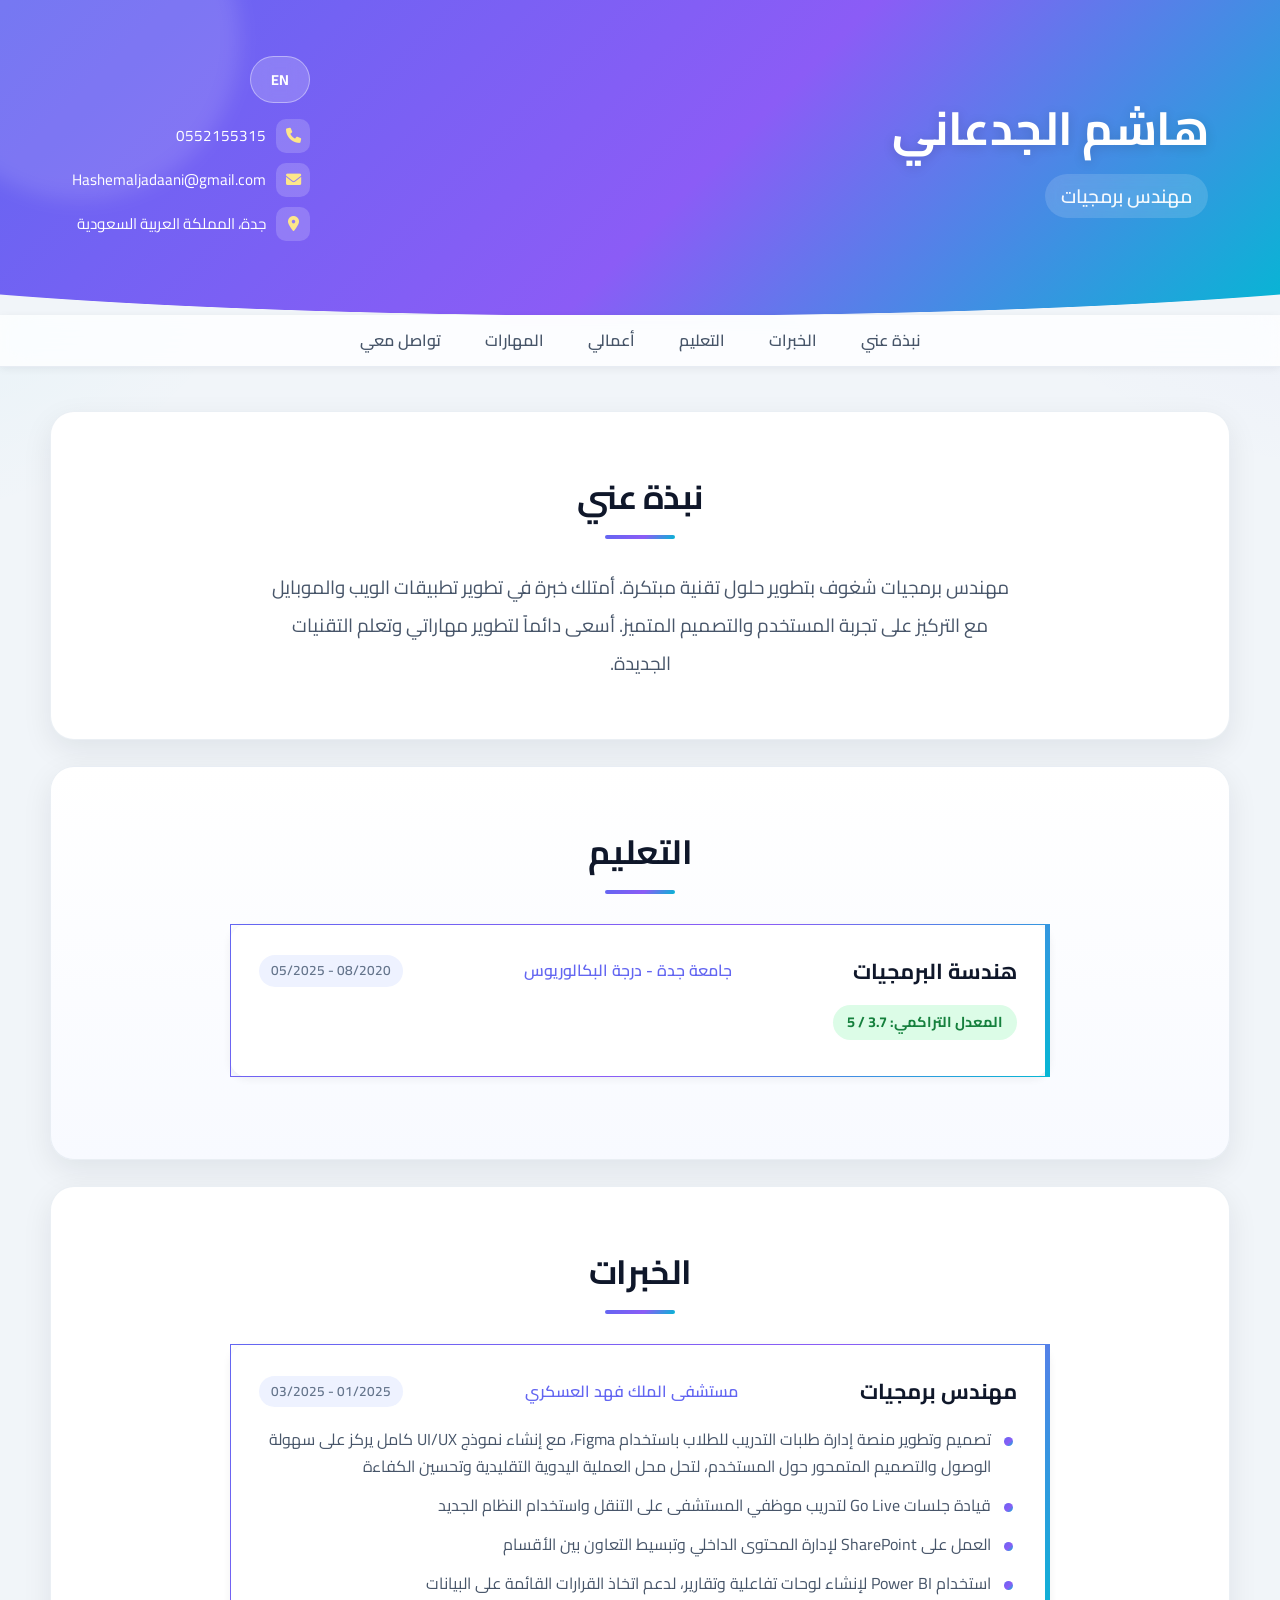
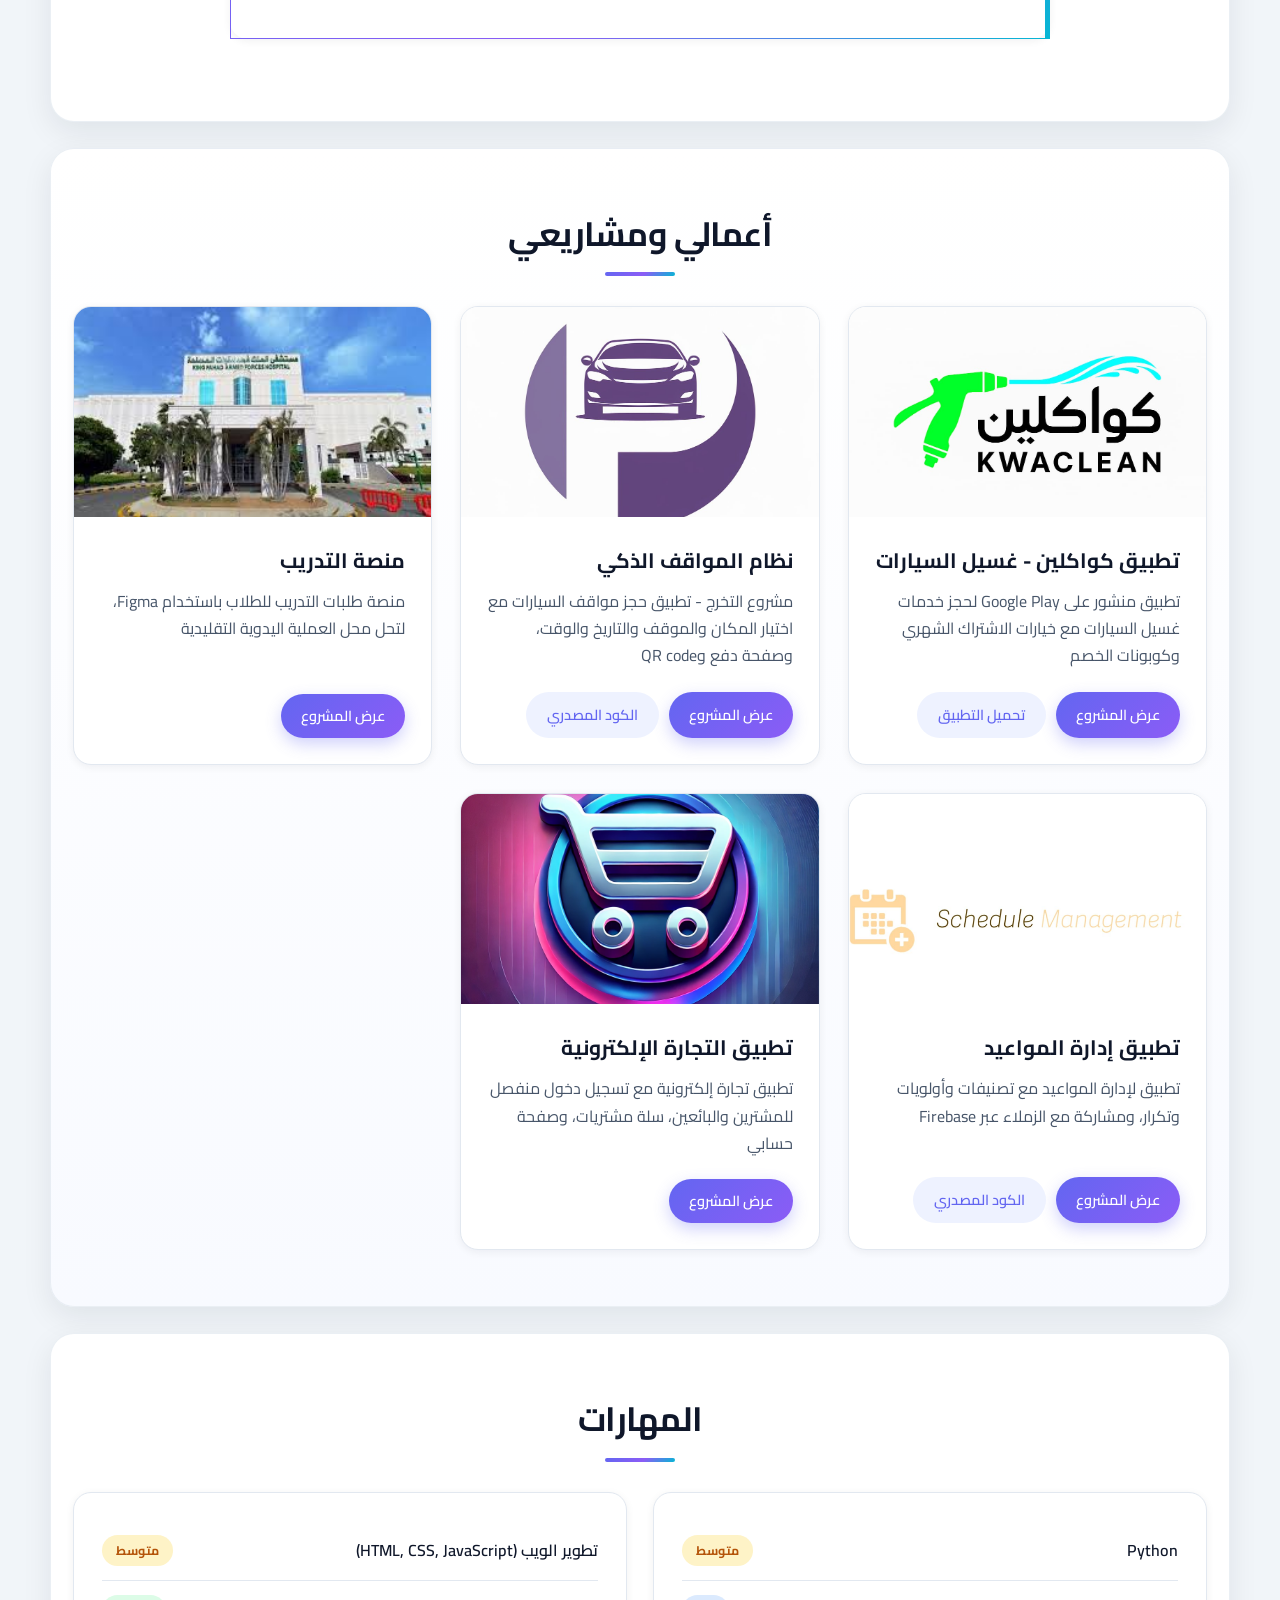
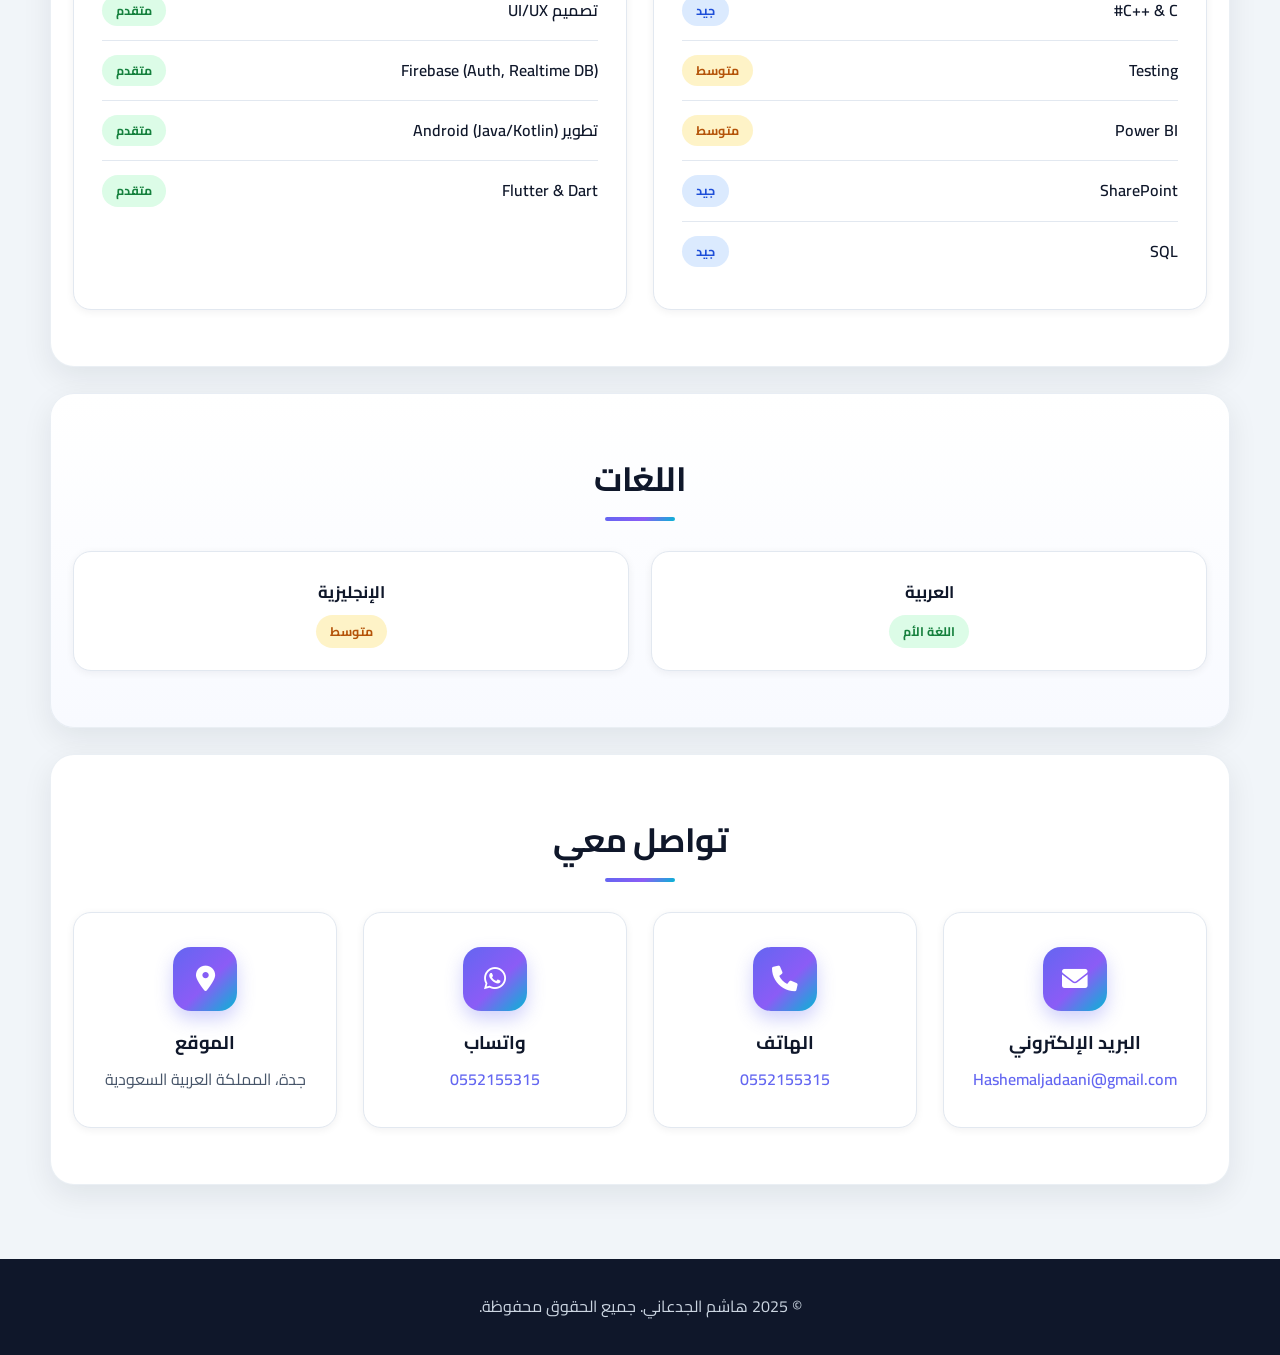
==== commit a1590cf4: "Add CSS cache-busting version to force fresh styles Co-Authored-By: Claude Opus 4.8 <noreply@anthrop" ====
--- a/index.html
+++ b/index.html
@@ -4,7 +4,7 @@
     <meta charset="UTF-8">
     <meta name="viewport" content="width=device-width, initial-scale=1.0">
     <title data-ar="هاشم الجدعاني - مهندس برمجيات" data-en="Hashim Aljadaani - Software Engineer">هاشم الجدعاني - مهندس برمجيات</title>
-    <link rel="stylesheet" href="styles.css">
+    <link rel="stylesheet" href="styles.css?v=2">
     <link href="https://fonts.googleapis.com/css2?family=Cairo:wght@300;400;600;700&display=swap" rel="stylesheet">
     <link rel="stylesheet" href="https://cdnjs.cloudflare.com/ajax/libs/font-awesome/6.0.0/css/all.min.css">
 </head>
--- a/styles.css
+++ b/styles.css
@@ -1,938 +1,763 @@
-/* Reset and Base Styles */
-* {
-    margin: 0;
-    padding: 0;
-    box-sizing: border-box;
-}
-
-body {
-    font-family: 'Cairo', sans-serif;
-    line-height: 1.6;
-    color: #333;
-    background-color: #f8f9fa;
-}
-
-.container {
-    max-width: 1200px;
-    margin: 0 auto;
-    padding: 0 20px;
-}
-
-/* Header Styles */
-.header {
-    background: linear-gradient(135deg, #667eea 0%, #764ba2 100%);
-    color: white;
-    padding: 40px 0;
-    box-shadow: 0 4px 6px rgba(0, 0, 0, 0.1);
-}
-
-.header-content {
-    display: flex;
-    justify-content: space-between;
-    align-items: center;
-    flex-wrap: wrap;
-    gap: 20px;
-}
-
-.header-left .name {
-    font-size: 2.5rem;
-    font-weight: 700;
-    margin-bottom: 5px;
-}
-
-.header-left .title {
-    font-size: 1.2rem;
-    opacity: 0.9;
-}
-
-.contact-info {
-    text-align: right;
-}
-
-.contact-item {
-    display: flex;
-    align-items: center;
-    gap: 10px;
-    margin-bottom: 8px;
-    font-size: 0.95rem;
-}
-
-.contact-item i {
-    width: 20px;
-    color: #ffd700;
-}
-
-/* Language Toggle */
-.language-toggle {
-    margin-bottom: 15px;
-}
-
-.lang-btn {
-    background: rgba(255, 255, 255, 0.2);
-    border: 2px solid rgba(255, 255, 255, 0.3);
-    color: white;
-    padding: 8px 16px;
-    border-radius: 20px;
-    cursor: pointer;
-    font-weight: 600;
-    font-size: 0.9rem;
-    transition: all 0.3s ease;
-    backdrop-filter: blur(10px);
-}
-
-.lang-btn:hover {
-    background: rgba(255, 255, 255, 0.3);
-    border-color: rgba(255, 255, 255, 0.5);
-    transform: translateY(-2px);
-}
-
-.lang-text {
-    font-family: 'Cairo', sans-serif;
-}
-
-/* Navigation Styles */
-.navbar {
-    background: white;
-    box-shadow: 0 2px 4px rgba(0, 0, 0, 0.1);
-    position: sticky;
-    top: 0;
-    z-index: 1000;
-    transition: transform 0.3s ease;
-}
-
-.navbar.navbar-hidden {
-    transform: translateY(-100%);
-}
-
-.nav-links {
-    display: flex;
-    list-style: none;
-    justify-content: center;
-    gap: 30px;
-    padding: 15px 0;
-}
-
-.nav-link {
-    text-decoration: none;
-    color: #333;
-    font-weight: 500;
-    padding: 8px 16px;
-    border-radius: 20px;
-    transition: all 0.3s ease;
-}
-
-.nav-link:hover {
-    background: linear-gradient(135deg, #667eea 0%, #764ba2 100%);
-    color: white;
-    transform: translateY(-2px);
-}
-
-/* Section Styles */
-.section {
-    padding: 60px 0;
-    background: white;
-    margin: 20px 0;
-    border-radius: 10px;
-    box-shadow: 0 4px 6px rgba(0, 0, 0, 0.05);
-}
-
-.section:nth-child(even) {
-    background: #f8f9fa;
-}
-
-.section-title {
-    text-align: center;
-    font-size: 2rem;
-    font-weight: 700;
-    margin-bottom: 40px;
-    color: #333;
-    position: relative;
-}
-
-.section-title::after {
-    content: '';
-    position: absolute;
-    bottom: -10px;
-    left: 50%;
-    transform: translateX(-50%);
-    width: 60px;
-    height: 3px;
-    background: linear-gradient(135deg, #667eea 0%, #764ba2 100%);
-    border-radius: 2px;
-}
-
-/* About Section */
-.about-content {
-    max-width: 800px;
-    margin: 0 auto;
-    text-align: center;
-}
-
-.about-text p {
-    font-size: 1.1rem;
-    line-height: 1.8;
-    color: #666;
-}
-
-/* Timeline Styles */
-.timeline {
-    max-width: 800px;
-    margin: 0 auto;
-}
-
-.timeline-item {
-    margin-bottom: 30px;
-    position: relative;
-}
-
-.timeline-content {
-    background: white;
-    padding: 25px;
-    border-radius: 10px;
-    box-shadow: 0 4px 6px rgba(0, 0, 0, 0.1);
-    border-right: 4px solid #667eea;
-}
-
-.timeline-header {
-    display: flex;
-    justify-content: space-between;
-    align-items: center;
-    margin-bottom: 15px;
-    flex-wrap: wrap;
-    gap: 10px;
-}
-
-.timeline-header h3 {
-    font-size: 1.3rem;
-    font-weight: 600;
-    color: #333;
-}
-
-.company {
-    color: #667eea;
-    font-weight: 500;
-}
-
-.date {
-    color: #666;
-    font-size: 0.9rem;
-}
-
-.gpa {
-    color: #28a745;
-    font-weight: 600;
-    margin-bottom: 15px;
-}
-
-.timeline-details {
-    list-style: none;
-}
-
-.timeline-details li {
-    margin-bottom: 8px;
-    padding-right: 20px;
-    position: relative;
-    color: #666;
-}
-
-.timeline-details li::before {
-    content: '•';
-    color: #667eea;
-    font-weight: bold;
-    position: absolute;
-    right: 0;
-}
-
-/* Portfolio Styles */
-.portfolio-grid {
-    display: grid;
-    grid-template-columns: repeat(auto-fit, minmax(350px, 1fr));
-    gap: 30px;
-    margin-top: 40px;
-}
-
-.portfolio-item {
-    background: white;
-    border-radius: 15px;
-    overflow: hidden;
-    box-shadow: 0 8px 25px rgba(0, 0, 0, 0.1);
-    transition: transform 0.3s ease, box-shadow 0.3s ease;
-}
-
-.portfolio-item:hover {
-    transform: translateY(-10px);
-    box-shadow: 0 15px 35px rgba(0, 0, 0, 0.15);
-}
-
-.portfolio-image {
-    height: 200px;
-    overflow: hidden;
-}
-
-.portfolio-image img {
-    width: 100%;
-    height: 100%;
-    object-fit: cover;
-    transition: transform 0.3s ease;
-}
-
-.portfolio-item:hover .portfolio-image img {
-    transform: scale(1.05);
-}
-
-.portfolio-content {
-    padding: 25px;
-}
-
-.portfolio-content h3 {
-    font-size: 1.3rem;
-    font-weight: 600;
-    margin-bottom: 10px;
-    color: #333;
-}
-
-.portfolio-content p {
-    color: #666;
-    margin-bottom: 20px;
-    line-height: 1.6;
-}
-
-.portfolio-links {
-    display: flex;
-    gap: 10px;
-    flex-wrap: wrap;
-}
-
-.btn {
-    padding: 8px 16px;
-    border-radius: 20px;
-    text-decoration: none;
-    font-weight: 500;
-    transition: all 0.3s ease;
-    border: none;
-    cursor: pointer;
-    font-size: 0.9rem;
-}
-
-.btn-primary {
-    background: linear-gradient(135deg, #667eea 0%, #764ba2 100%);
-    color: white;
-}
-
-.btn-primary:hover {
-    transform: translateY(-2px);
-    box-shadow: 0 4px 8px rgba(102, 126, 234, 0.3);
-}
-
-.btn-secondary {
-    background: transparent;
-    color: #667eea;
-    border: 2px solid #667eea;
-}
-
-.btn-secondary:hover {
-    background: #667eea;
-    color: white;
-    transform: translateY(-2px);
-}
-
-/* Skills Styles */
-.skills-grid {
-    display: grid;
-    grid-template-columns: repeat(auto-fit, minmax(300px, 1fr));
-    gap: 30px;
-    margin-top: 40px;
-}
-
-.skills-column {
-    background: white;
-    padding: 25px;
-    border-radius: 10px;
-    box-shadow: 0 4px 6px rgba(0, 0, 0, 0.1);
-}
-
-.skill-item {
-    display: flex;
-    justify-content: space-between;
-    align-items: center;
-    padding: 12px 0;
-    border-bottom: 1px solid #eee;
-}
-
-.skill-item:last-child {
-    border-bottom: none;
-}
-
-.skill-name {
-    font-weight: 500;
-    color: #333;
-}
-
-.skill-level {
-    padding: 4px 12px;
-    border-radius: 15px;
-    font-size: 0.8rem;
-    font-weight: 500;
-}
-
-.basic {
-    background: #e3f2fd;
-    color: #1976d2;
-}
-
-.intermediate {
-    background: #fff3e0;
-    color: #f57c00;
-}
-
-.advanced {
-    background: #e8f5e8;
-    color: #388e3c;
-}
-
-/* Languages Styles */
-.languages-grid {
-    display: grid;
-    grid-template-columns: repeat(auto-fit, minmax(200px, 1fr));
-    gap: 20px;
-    margin-top: 40px;
-}
-
-.language-item {
-    background: white;
-    padding: 20px;
-    border-radius: 10px;
-    box-shadow: 0 4px 6px rgba(0, 0, 0, 0.1);
-    text-align: center;
-}
-
-.language-name {
-    display: block;
-    font-weight: 600;
-    color: #333;
-    margin-bottom: 8px;
-}
-
-.language-level {
-    padding: 4px 12px;
-    border-radius: 15px;
-    font-size: 0.8rem;
-    font-weight: 500;
-}
-
-.native {
-    background: #e8f5e8;
-    color: #388e3c;
-}
-
-/* Contact Styles */
-.contact-grid {
-    display: grid;
-    grid-template-columns: repeat(auto-fit, minmax(250px, 1fr));
-    gap: 30px;
-    margin-top: 40px;
-}
-
-.contact-card {
-    background: white;
-    padding: 30px;
-    border-radius: 15px;
-    box-shadow: 0 8px 25px rgba(0, 0, 0, 0.1);
-    text-align: center;
-    transition: transform 0.3s ease;
-}
-
-.contact-card:hover {
-    transform: translateY(-5px);
-}
-
-.contact-card i {
-    font-size: 2.5rem;
-    color: #667eea;
-    margin-bottom: 15px;
-}
-
-.contact-card h3 {
-    font-size: 1.2rem;
-    font-weight: 600;
-    margin-bottom: 10px;
-    color: #333;
-}
-
-.contact-card p {
-    color: #666;
-    font-size: 1rem;
-}
-
-/* Footer Styles */
-.footer {
-    background: #333;
-    color: white;
-    text-align: center;
-    padding: 30px 0;
-    margin-top: 40px;
-}
-
-/* Responsive Design */
-@media (max-width: 768px) {
-    .header-content {
-        flex-direction: column;
-        text-align: center;
-    }
-    
-    .contact-info {
-        text-align: center;
-    }
-    
-    .nav-links {
-        flex-direction: column;
-        gap: 10px;
-    }
-    
-    .portfolio-grid {
-        grid-template-columns: 1fr;
-    }
-    
-    .skills-grid {
-        grid-template-columns: 1fr;
-    }
-    
-    .timeline-header {
-        flex-direction: column;
-        align-items: flex-start;
-    }
-    
-    .portfolio-links {
-        justify-content: center;
-    }
-}
-
-@media (max-width: 480px) {
-    .header-left .name {
-        font-size: 2rem;
-    }
-    
-    .section-title {
-        font-size: 1.5rem;
-    }
-    
-    .container {
-        padding: 0 15px;
-    }
-}
-
-/* Smooth Scrolling */
-html {
-    scroll-behavior: smooth;
-}
-
-/* Animation for sections */
-.section {
-    opacity: 0;
-    transform: translateY(30px);
-    animation: fadeInUp 0.8s ease forwards;
-}
-
-@keyframes fadeInUp {
-    to {
-        opacity: 1;
-        transform: translateY(0);
-    }
-}
-
-/* Loading animation */
-.loading {
-    display: inline-block;
-    width: 20px;
-    height: 20px;
-    border: 3px solid #f3f3f3;
-    border-top: 3px solid #667eea;
-    border-radius: 50%;
-    animation: spin 1s linear infinite;
-}
-
-@keyframes spin {
-    0% { transform: rotate(0deg); }
-    100% { transform: rotate(360deg); }
-}
-
-/* Project Details Page */
-.project-details {
-    max-width: 1000px;
-    margin: 0 auto;
-    padding: 2rem 0;
-}
-
-.project-header {
-    text-align: center;
-    margin-bottom: 3rem;
-}
-
-.project-type {
-    display: inline-block;
-    background: linear-gradient(135deg, #667eea 0%, #764ba2 100%);
-    color: white;
-    padding: 0.5rem 1rem;
-    border-radius: 25px;
-    font-size: 0.9rem;
-    margin: 0 0.5rem;
-}
-
-.project-duration {
-    display: inline-block;
-    background: #f8f9fa;
-    color: #6c757d;
-    padding: 0.5rem 1rem;
-    border-radius: 25px;
-    font-size: 0.9rem;
-    margin: 0 0.5rem;
-}
-
-.project-image {
-    text-align: center;
-    margin-bottom: 3rem;
-}
-
-.project-image img {
-    max-width: 100%;
-    height: auto;
-    border-radius: 15px;
-    box-shadow: 0 10px 30px rgba(0, 0, 0, 0.1);
-}
-
-.project-content {
-    display: grid;
-    gap: 2rem;
-}
-
-.project-description,
-.project-features,
-.project-technologies {
-    background: white;
-    padding: 2rem;
-    border-radius: 15px;
-    box-shadow: 0 5px 15px rgba(0, 0, 0, 0.1);
-}
-
-.project-content h3 {
-    color: #2c3e50;
-    margin-bottom: 1rem;
-    font-size: 1.3rem;
-}
-
-.project-content p {
-    color: #6c757d;
-    line-height: 1.6;
-}
-
-.project-content ul {
-    list-style: none;
-    padding: 0;
-}
-
-.project-content li {
-    color: #6c757d;
-    padding: 0.5rem 0;
-    border-bottom: 1px solid #f1f3f4;
-    position: relative;
-    padding-right: 1.5rem;
-}
-
-.project-content li:before {
-    content: "✓";
-    color: #28a745;
-    font-weight: bold;
-    position: absolute;
-    right: 0;
-}
-
-.tech-tags {
-    display: flex;
-    flex-wrap: wrap;
-    gap: 0.5rem;
-}
-
-.tech-tag {
-    background: linear-gradient(135deg, #667eea 0%, #764ba2 100%);
-    color: white;
-    padding: 0.5rem 1rem;
-    border-radius: 25px;
-    font-size: 0.9rem;
-    display: inline-block;
-}
-
-/* Project Links */
-.project-links {
-    background: white;
-    padding: 2rem;
-    border-radius: 15px;
-    box-shadow: 0 5px 15px rgba(0, 0, 0, 0.1);
-    margin-top: 2rem;
-}
-
-.project-links h3 {
-    color: #333;
-    margin-bottom: 1rem;
-    font-size: 1.5rem;
-    font-weight: 600;
-}
-
-.link-buttons {
-    display: flex;
-    gap: 1rem;
-    flex-wrap: wrap;
-}
-
-.link-buttons .btn {
-    display: inline-flex;
-    align-items: center;
-    gap: 0.5rem;
-    padding: 0.75rem 1.5rem;
-    border-radius: 25px;
-    text-decoration: none;
-    font-weight: 500;
-    transition: all 0.3s ease;
-    border: none;
-    cursor: pointer;
-}
-
-.link-buttons .btn-secondary {
-    background: linear-gradient(135deg, #667eea 0%, #764ba2 100%);
-    color: white;
-}
-
-.link-buttons .btn-secondary:hover {
-    transform: translateY(-2px);
-    box-shadow: 0 8px 16px rgba(102, 126, 234, 0.3);
-}
-
-.link-buttons .btn i {
-    font-size: 1.1rem;
-}
-
-/* Project Gallery */
-.project-gallery {
-    background: white;
-    padding: 2rem;
-    border-radius: 15px;
-    box-shadow: 0 5px 15px rgba(0, 0, 0, 0.1);
-}
-
-.gallery-grid {
-    display: grid;
-    grid-template-columns: repeat(auto-fit, minmax(200px, 1fr));
-    gap: 1rem;
-    margin-top: 1rem;
-}
-
-.gallery-item {
-    border-radius: 15px;
-    overflow: hidden;
-    box-shadow: 0 8px 16px rgba(0, 0, 0, 0.15);
-    transition: transform 0.3s ease, box-shadow 0.3s ease;
-    aspect-ratio: 3/4; /* Better portrait ratio */
-    cursor: pointer;
-    position: relative;
-}
-
-.gallery-item:hover {
-    transform: scale(1.05);
-    box-shadow: 0 12px 24px rgba(0, 0, 0, 0.2);
-}
-
-.gallery-item img {
-    width: 100%;
-    height: 100%;
-    object-fit: cover;
-    display: block;
-}
-
-/* Square images for training project */
-.project-details[data-project="training"] .gallery-item {
-    aspect-ratio: 1/1;
-}
-
-.project-details[data-project="training"] .gallery-item img {
-    object-fit: cover;
-}
-
-/* Enhanced responsive design for Samsung S23 Ultra */
-@media (min-width: 1440px) {
-    .gallery-grid {
-        grid-template-columns: repeat(auto-fit, minmax(250px, 1fr));
-        gap: 1.5rem;
-    }
-    
-    .gallery-item {
-        aspect-ratio: 4/5; /* Better ratio for larger screens */
-    }
-    
-    .project-details[data-project="training"] .gallery-item {
-        aspect-ratio: 1/1;
-    }
-}
-
-/* Mobile optimization for Samsung S23 Ultra */
-@media (max-width: 480px) {
-    .gallery-grid {
-        grid-template-columns: repeat(auto-fit, minmax(150px, 1fr));
-        gap: 0.8rem;
-    }
-    
-    .gallery-item {
-        aspect-ratio: 2/3; /* Better mobile ratio */
-    }
-    
-    .project-details[data-project="training"] .gallery-item {
-        aspect-ratio: 1/1;
-    }
-}
-
-/* Modal for full-size image */
-.image-modal {
-    display: none;
-    position: fixed;
-    z-index: 10000;
-    left: 0;
-    top: 0;
-    width: 100%;
-    height: 100%;
-    background-color: rgba(0, 0, 0, 0.9);
-    backdrop-filter: blur(5px);
-}
-
-.modal-content {
-    position: absolute;
-    top: 50%;
-    left: 50%;
-    transform: translate(-50%, -50%);
-    max-width: 90%;
-    max-height: 90%;
-    border-radius: 15px;
-    overflow: hidden;
-    box-shadow: 0 20px 40px rgba(0, 0, 0, 0.3);
-}
-
-.modal-content img {
-    width: 100%;
-    height: auto;
-    display: block;
-}
-
-.close-modal {
-    position: absolute;
-    top: 20px;
-    right: 30px;
-    color: white;
-    font-size: 40px;
-    font-weight: bold;
-    cursor: pointer;
-    z-index: 10001;
-    background: rgba(0, 0, 0, 0.5);
-    border-radius: 50%;
-    width: 50px;
-    height: 50px;
-    display: flex;
-    align-items: center;
-    justify-content: center;
-    transition: background 0.3s ease;
-}
-
-.close-modal:hover {
-    background: rgba(0, 0, 0, 0.8);
-}
-
-/* Language Support */
-html[lang="en"] {
-    direction: ltr;
-}
-
-html[lang="en"] .header-content {
-    flex-direction: row-reverse;
-}
-
-html[lang="en"] .header-right {
-    text-align: left;
-}
-
-html[lang="en"] .contact-info {
-    text-align: left;
-}
-
-html[lang="en"] .contact-item {
-    flex-direction: row-reverse;
-}
-
-html[lang="en"] .nav-links {
-    flex-direction: row-reverse;
-}
-
-html[lang="en"] .timeline-content {
-    border-right: none;
-    border-left: 4px solid #667eea;
-}
-
-html[lang="en"] .timeline-details li {
-    padding-right: 0;
-    padding-left: 20px;
-}
-
-html[lang="en"] .timeline-details li::before {
-    right: auto;
-    left: 0;
-}
-
-html[lang="en"] .skill-item {
-    flex-direction: row-reverse;
-}
-
-html[lang="en"] .portfolio-links {
-    flex-direction: row-reverse;
-}
-
-html[lang="en"] .link-buttons {
-    flex-direction: row-reverse;
-}
-
-/* Responsive Design for Project Details */
-@media (max-width: 768px) {
-    .project-details {
-        padding: 1rem;
-    }
-    
-    .project-header {
-        margin-bottom: 2rem;
-    }
-    
-    .project-content {
-        gap: 1rem;
-    }
-    
-    .project-description,
-    .project-features,
-    .project-technologies {
-        padding: 1.5rem;
-    }
-    
-    .tech-tags {
-        justify-content: center;
-    }
-    
-    .gallery-grid {
-        grid-template-columns: repeat(auto-fit, minmax(150px, 1fr));
-        gap: 0.8rem;
-    }
-    
-    .project-links {
-        padding: 1.5rem;
-    }
-    
-    .link-buttons {
-        justify-content: center;
-    }
-    
-    .link-buttons .btn {
-        padding: 0.6rem 1.2rem;
-        font-size: 0.9rem;
-    }
-} +/* ===== Design System / Tokens ===== */
+:root {
+    --brand-1: #6366f1;
+    --brand-2: #8b5cf6;
+    --brand-3: #06b6d4;
+    --grad: linear-gradient(135deg, #6366f1 0%, #8b5cf6 55%, #06b6d4 100%);
+    --grad-soft: linear-gradient(135deg, #6366f1 0%, #8b5cf6 100%);
+    --ink: #0f172a;
+    --ink-soft: #475569;
+    --muted: #64748b;
+    --line: #e2e8f0;
+    --bg: #f1f5f9;
+    --card: #ffffff;
+    --radius: 18px;
+    --radius-sm: 12px;
+    --shadow-sm: 0 2px 8px rgba(15, 23, 42, 0.06);
+    --shadow: 0 10px 30px rgba(15, 23, 42, 0.08);
+    --shadow-lg: 0 24px 50px rgba(99, 102, 241, 0.18);
+    --ease: cubic-bezier(0.22, 1, 0.36, 1);
+}
+
+/* ===== Reset ===== */
+* { margin: 0; padding: 0; box-sizing: border-box; }
+
+html { scroll-behavior: smooth; }
+
+body {
+    font-family: 'Cairo', sans-serif;
+    line-height: 1.7;
+    color: var(--ink);
+    background: var(--bg);
+    background-image:
+        radial-gradient(60rem 60rem at 110% -10%, rgba(99, 102, 241, 0.10), transparent 60%),
+        radial-gradient(50rem 50rem at -10% 10%, rgba(6, 182, 212, 0.08), transparent 55%);
+    background-attachment: fixed;
+    -webkit-font-smoothing: antialiased;
+}
+
+.container { max-width: 1180px; margin: 0 auto; padding: 0 22px; }
+
+::selection { background: rgba(99, 102, 241, 0.25); }
+
+/* ===== Header ===== */
+.header {
+    background: var(--grad);
+    color: white;
+    padding: 56px 0 64px;
+    position: relative;
+    overflow: hidden;
+}
+
+.header::after {
+    content: '';
+    position: absolute;
+    inset: auto 0 -1px 0;
+    height: 70px;
+    background: var(--bg);
+    -webkit-mask: radial-gradient(70% 100% at 50% 0, transparent 99%, #000) ;
+            mask: radial-gradient(70% 100% at 50% 0, transparent 99%, #000);
+}
+
+.header::before {
+    content: '';
+    position: absolute;
+    width: 320px; height: 320px;
+    top: -120px; left: -80px;
+    background: rgba(255, 255, 255, 0.12);
+    border-radius: 50%;
+    filter: blur(10px);
+}
+
+.header-content {
+    display: flex;
+    justify-content: space-between;
+    align-items: center;
+    flex-wrap: wrap;
+    gap: 24px;
+    position: relative;
+    z-index: 1;
+}
+
+.header-left .name {
+    font-size: 2.9rem;
+    font-weight: 700;
+    margin-bottom: 6px;
+    letter-spacing: -0.5px;
+    text-shadow: 0 2px 12px rgba(0, 0, 0, 0.15);
+}
+
+.header-left .title {
+    font-size: 1.2rem;
+    opacity: 0.95;
+    font-weight: 600;
+    display: inline-flex;
+    align-items: center;
+    gap: 8px;
+    background: rgba(255, 255, 255, 0.15);
+    padding: 6px 16px;
+    border-radius: 999px;
+    backdrop-filter: blur(8px);
+}
+
+.contact-info { text-align: right; }
+
+.contact-item {
+    display: flex;
+    align-items: center;
+    gap: 10px;
+    margin-bottom: 10px;
+    font-size: 0.95rem;
+    transition: transform 0.25s var(--ease);
+}
+
+.contact-item:hover { transform: translateX(-4px); }
+html[lang="en"] .contact-item:hover { transform: translateX(4px); }
+
+.contact-item a { color: #fff; text-decoration: none; }
+.contact-item a:hover { text-decoration: underline; }
+
+.contact-item i {
+    width: 34px; height: 34px;
+    display: inline-flex;
+    align-items: center;
+    justify-content: center;
+    background: rgba(255, 255, 255, 0.18);
+    border-radius: 10px;
+    color: #fde68a;
+}
+
+/* ===== Language Toggle ===== */
+.language-toggle { margin-bottom: 16px; }
+
+.lang-btn {
+    background: rgba(255, 255, 255, 0.18);
+    border: 1.5px solid rgba(255, 255, 255, 0.4);
+    color: white;
+    padding: 9px 20px;
+    border-radius: 999px;
+    cursor: pointer;
+    font-weight: 700;
+    font-size: 0.9rem;
+    transition: all 0.3s var(--ease);
+    backdrop-filter: blur(10px);
+}
+
+.lang-btn:hover {
+    background: rgba(255, 255, 255, 0.95);
+    color: var(--brand-1);
+    transform: translateY(-2px);
+    box-shadow: 0 8px 18px rgba(0, 0, 0, 0.18);
+}
+
+.lang-text { font-family: 'Cairo', sans-serif; }
+
+/* ===== Navigation ===== */
+.navbar {
+    background: rgba(255, 255, 255, 0.8);
+    backdrop-filter: saturate(180%) blur(14px);
+    box-shadow: var(--shadow-sm);
+    border-bottom: 1px solid rgba(226, 232, 240, 0.8);
+    position: sticky;
+    top: 0;
+    z-index: 1000;
+    transition: transform 0.35s var(--ease);
+}
+
+.navbar.navbar-hidden { transform: translateY(-100%); }
+
+.nav-links {
+    display: flex;
+    list-style: none;
+    justify-content: center;
+    flex-wrap: wrap;
+    gap: 8px;
+    padding: 12px 0;
+}
+
+.nav-link {
+    text-decoration: none;
+    color: var(--ink-soft);
+    font-weight: 600;
+    padding: 9px 18px;
+    border-radius: 999px;
+    transition: all 0.28s var(--ease);
+    position: relative;
+}
+
+.nav-link:hover {
+    background: var(--grad-soft);
+    color: white;
+    transform: translateY(-2px);
+    box-shadow: 0 8px 18px rgba(99, 102, 241, 0.3);
+}
+
+/* ===== Sections ===== */
+main { padding: 18px 0; }
+
+.section {
+    padding: 56px 0;
+    background: var(--card);
+    margin: 26px auto;
+    max-width: 1180px;
+    border-radius: 24px;
+    box-shadow: var(--shadow);
+    border: 1px solid rgba(226, 232, 240, 0.7);
+}
+
+.section:nth-child(even) { background: linear-gradient(180deg, #ffffff, #f8faff); }
+
+.section-title {
+    text-align: center;
+    font-size: 2.1rem;
+    font-weight: 700;
+    margin-bottom: 44px;
+    color: var(--ink);
+    position: relative;
+    letter-spacing: -0.5px;
+}
+
+.section-title::after {
+    content: '';
+    position: absolute;
+    bottom: -14px;
+    left: 50%;
+    transform: translateX(-50%);
+    width: 70px;
+    height: 4px;
+    background: var(--grad);
+    border-radius: 4px;
+}
+
+/* ===== About ===== */
+.about-content { max-width: 760px; margin: 0 auto; text-align: center; }
+
+.about-text p {
+    font-size: 1.18rem;
+    line-height: 2;
+    color: var(--ink-soft);
+}
+
+/* ===== Timeline ===== */
+.timeline {
+    max-width: 820px;
+    margin: 0 auto;
+    position: relative;
+}
+
+.timeline-item { margin-bottom: 26px; position: relative; }
+
+.timeline-content {
+    background: var(--card);
+    padding: 28px;
+    border-radius: var(--radius);
+    box-shadow: var(--shadow-sm);
+    border: 1px solid var(--line);
+    border-right: 5px solid transparent;
+    border-image: var(--grad) 1;
+    transition: transform 0.3s var(--ease), box-shadow 0.3s var(--ease);
+}
+
+.timeline-content:hover { transform: translateY(-4px); box-shadow: var(--shadow); }
+
+.timeline-header {
+    display: flex;
+    justify-content: space-between;
+    align-items: center;
+    margin-bottom: 16px;
+    flex-wrap: wrap;
+    gap: 10px;
+}
+
+.timeline-header h3 { font-size: 1.35rem; font-weight: 700; color: var(--ink); }
+
+.company { color: var(--brand-1); font-weight: 600; }
+
+.date {
+    color: var(--muted);
+    font-size: 0.85rem;
+    background: #eef2ff;
+    padding: 4px 12px;
+    border-radius: 999px;
+    font-weight: 600;
+}
+
+.gpa {
+    color: #15803d;
+    font-weight: 700;
+    margin-bottom: 8px;
+    background: #dcfce7;
+    display: inline-block;
+    padding: 5px 14px;
+    border-radius: 999px;
+    font-size: 0.9rem;
+}
+
+.timeline-details { list-style: none; margin-top: 6px; }
+
+.timeline-details li {
+    margin-bottom: 12px;
+    padding-right: 26px;
+    position: relative;
+    color: var(--ink-soft);
+}
+
+.timeline-details li::before {
+    content: '';
+    position: absolute;
+    right: 4px; top: 11px;
+    width: 9px; height: 9px;
+    border-radius: 50%;
+    background: var(--grad);
+}
+
+/* ===== Portfolio ===== */
+.portfolio-grid {
+    display: grid;
+    grid-template-columns: repeat(auto-fit, minmax(330px, 1fr));
+    gap: 28px;
+    margin-top: 40px;
+}
+
+.portfolio-item {
+    background: var(--card);
+    border-radius: var(--radius);
+    overflow: hidden;
+    box-shadow: var(--shadow-sm);
+    border: 1px solid var(--line);
+    transition: transform 0.35s var(--ease), box-shadow 0.35s var(--ease);
+    display: flex;
+    flex-direction: column;
+}
+
+.portfolio-item:hover {
+    transform: translateY(-10px);
+    box-shadow: var(--shadow-lg);
+    border-color: rgba(99, 102, 241, 0.35);
+}
+
+.portfolio-image { height: 210px; overflow: hidden; position: relative; }
+
+.portfolio-image::after {
+    content: '';
+    position: absolute;
+    inset: 0;
+    background: linear-gradient(180deg, transparent 55%, rgba(15, 23, 42, 0.35));
+    opacity: 0;
+    transition: opacity 0.35s var(--ease);
+}
+
+.portfolio-item:hover .portfolio-image::after { opacity: 1; }
+
+.portfolio-image img {
+    width: 100%; height: 100%;
+    object-fit: cover;
+    transition: transform 0.5s var(--ease);
+}
+
+.portfolio-item:hover .portfolio-image img { transform: scale(1.08); }
+
+.portfolio-content { padding: 26px; display: flex; flex-direction: column; flex: 1; }
+
+.portfolio-content h3 { font-size: 1.3rem; font-weight: 700; margin-bottom: 10px; color: var(--ink); }
+
+.portfolio-content p { color: var(--ink-soft); margin-bottom: 22px; line-height: 1.7; flex: 1; }
+
+.portfolio-links { display: flex; gap: 10px; flex-wrap: wrap; }
+
+/* ===== Buttons ===== */
+.btn {
+    padding: 10px 20px;
+    border-radius: 999px;
+    text-decoration: none;
+    font-weight: 600;
+    transition: all 0.3s var(--ease);
+    border: none;
+    cursor: pointer;
+    font-size: 0.9rem;
+    display: inline-flex;
+    align-items: center;
+    gap: 6px;
+}
+
+.btn-primary { background: var(--grad-soft); color: white; box-shadow: 0 6px 16px rgba(99, 102, 241, 0.3); }
+.btn-primary:hover { transform: translateY(-3px); box-shadow: 0 12px 24px rgba(99, 102, 241, 0.4); }
+
+.btn-secondary { background: #eef2ff; color: var(--brand-1); border: 1.5px solid transparent; }
+.btn-secondary:hover { background: var(--brand-1); color: white; transform: translateY(-3px); }
+
+/* ===== Skills ===== */
+.skills-grid {
+    display: grid;
+    grid-template-columns: repeat(auto-fit, minmax(300px, 1fr));
+    gap: 26px;
+    margin-top: 40px;
+}
+
+.skills-column {
+    background: var(--card);
+    padding: 28px;
+    border-radius: var(--radius);
+    box-shadow: var(--shadow-sm);
+    border: 1px solid var(--line);
+}
+
+.skill-item {
+    display: flex;
+    justify-content: space-between;
+    align-items: center;
+    padding: 14px 0;
+    border-bottom: 1px solid var(--line);
+}
+
+.skill-item:last-child { border-bottom: none; }
+
+.skill-name { font-weight: 600; color: var(--ink); }
+
+.skill-level {
+    padding: 5px 14px;
+    border-radius: 999px;
+    font-size: 0.78rem;
+    font-weight: 700;
+}
+
+.basic { background: #dbeafe; color: #1d4ed8; }
+.intermediate { background: #fef3c7; color: #b45309; }
+.advanced { background: #dcfce7; color: #15803d; }
+
+/* ===== Languages ===== */
+.languages-grid {
+    display: grid;
+    grid-template-columns: repeat(auto-fit, minmax(200px, 1fr));
+    gap: 22px;
+    margin-top: 40px;
+}
+
+.language-item {
+    background: var(--card);
+    padding: 26px;
+    border-radius: var(--radius);
+    box-shadow: var(--shadow-sm);
+    border: 1px solid var(--line);
+    text-align: center;
+    transition: transform 0.3s var(--ease);
+}
+
+.language-item:hover { transform: translateY(-5px); box-shadow: var(--shadow); }
+
+.language-name { display: block; font-weight: 700; color: var(--ink); margin-bottom: 10px; font-size: 1.05rem; }
+
+.language-level { padding: 5px 14px; border-radius: 999px; font-size: 0.78rem; font-weight: 700; }
+
+.native { background: #dcfce7; color: #15803d; }
+
+/* ===== Contact ===== */
+.contact-grid {
+    display: grid;
+    grid-template-columns: repeat(auto-fit, minmax(240px, 1fr));
+    gap: 26px;
+    margin-top: 40px;
+}
+
+.contact-card {
+    background: var(--card);
+    padding: 34px 26px;
+    border-radius: var(--radius);
+    box-shadow: var(--shadow-sm);
+    border: 1px solid var(--line);
+    text-align: center;
+    transition: transform 0.3s var(--ease), box-shadow 0.3s var(--ease);
+}
+
+.contact-card:hover { transform: translateY(-7px); box-shadow: var(--shadow-lg); border-color: rgba(99, 102, 241, 0.3); }
+
+.contact-card i {
+    font-size: 1.6rem;
+    color: white;
+    margin-bottom: 16px;
+    width: 64px; height: 64px;
+    display: inline-flex;
+    align-items: center;
+    justify-content: center;
+    background: var(--grad);
+    border-radius: 18px;
+    box-shadow: 0 8px 18px rgba(99, 102, 241, 0.3);
+}
+
+.contact-card h3 { font-size: 1.15rem; font-weight: 700; margin-bottom: 8px; color: var(--ink); }
+
+.contact-card p { color: var(--ink-soft); font-size: 1rem; }
+.contact-card a { color: var(--brand-1) !important; text-decoration: none; font-weight: 600; }
+.contact-card a:hover { text-decoration: underline; }
+
+/* ===== Footer ===== */
+.footer {
+    background: var(--ink);
+    color: #cbd5e1;
+    text-align: center;
+    padding: 34px 0;
+    margin-top: 30px;
+}
+
+/* ===== Responsive ===== */
+@media (max-width: 768px) {
+    .header { padding: 40px 0 50px; }
+    .header-content { flex-direction: column; text-align: center; }
+    .contact-info { text-align: center; }
+    .contact-item { justify-content: center; }
+    .header-left .name { font-size: 2.2rem; }
+    .nav-links { gap: 6px; }
+    .nav-link { padding: 7px 13px; font-size: 0.9rem; }
+    .portfolio-grid, .skills-grid { grid-template-columns: 1fr; }
+    .timeline-header { flex-direction: column; align-items: flex-start; }
+    .portfolio-links { justify-content: center; }
+    .section { padding: 44px 0; margin: 18px 14px; }
+}
+
+@media (max-width: 480px) {
+    .header-left .name { font-size: 1.9rem; }
+    .section-title { font-size: 1.6rem; }
+    .container { padding: 0 16px; }
+}
+
+/* ===== Scroll reveal ===== */
+.section { opacity: 0; transform: translateY(28px); animation: fadeInUp 0.8s var(--ease) forwards; }
+
+@keyframes fadeInUp { to { opacity: 1; transform: translateY(0); } }
+
+@media (prefers-reduced-motion: reduce) {
+    * { animation: none !important; transition: none !important; scroll-behavior: auto !important; }
+    .section { opacity: 1; transform: none; }
+}
+
+/* ===== Loading spinner ===== */
+.loading {
+    display: inline-block;
+    width: 20px; height: 20px;
+    border: 3px solid #e2e8f0;
+    border-top: 3px solid var(--brand-1);
+    border-radius: 50%;
+    animation: spin 1s linear infinite;
+}
+
+@keyframes spin { 0% { transform: rotate(0deg); } 100% { transform: rotate(360deg); } }
+
+/* ===== Project Details Page ===== */
+.project-details { max-width: 1000px; margin: 0 auto; padding: 2.5rem 0; }
+
+.project-header { text-align: center; margin-bottom: 3rem; }
+
+.project-type {
+    display: inline-block;
+    background: var(--grad-soft);
+    color: white;
+    padding: 0.5rem 1.1rem;
+    border-radius: 999px;
+    font-size: 0.9rem;
+    margin: 0 0.4rem;
+    font-weight: 600;
+}
+
+.project-duration {
+    display: inline-block;
+    background: #eef2ff;
+    color: var(--brand-1);
+    padding: 0.5rem 1.1rem;
+    border-radius: 999px;
+    font-size: 0.9rem;
+    margin: 0 0.4rem;
+    font-weight: 600;
+}
+
+.project-image { text-align: center; margin-bottom: 3rem; }
+
+.project-image img { max-width: 100%; height: auto; border-radius: var(--radius); box-shadow: var(--shadow); }
+
+.project-content { display: grid; gap: 1.8rem; }
+
+.project-description,
+.project-features,
+.project-technologies {
+    background: var(--card);
+    padding: 2rem;
+    border-radius: var(--radius);
+    box-shadow: var(--shadow-sm);
+    border: 1px solid var(--line);
+}
+
+.project-content h3 { color: var(--ink); margin-bottom: 1rem; font-size: 1.3rem; font-weight: 700; }
+
+.project-content p { color: var(--ink-soft); line-height: 1.8; }
+
+.project-content ul { list-style: none; padding: 0; }
+
+.project-content li {
+    color: var(--ink-soft);
+    padding: 0.6rem 0;
+    border-bottom: 1px solid var(--line);
+    position: relative;
+    padding-right: 1.8rem;
+}
+
+.project-content li:before {
+    content: "✓";
+    color: #15803d;
+    font-weight: bold;
+    position: absolute;
+    right: 0;
+}
+
+.tech-tags { display: flex; flex-wrap: wrap; gap: 0.6rem; }
+
+.tech-tag {
+    background: var(--grad-soft);
+    color: white;
+    padding: 0.5rem 1.1rem;
+    border-radius: 999px;
+    font-size: 0.88rem;
+    display: inline-block;
+    font-weight: 600;
+}
+
+.project-links {
+    background: var(--card);
+    padding: 2rem;
+    border-radius: var(--radius);
+    box-shadow: var(--shadow-sm);
+    border: 1px solid var(--line);
+    margin-top: 2rem;
+}
+
+.project-links h3 { color: var(--ink); margin-bottom: 1rem; font-size: 1.5rem; font-weight: 700; }
+
+.link-buttons { display: flex; gap: 1rem; flex-wrap: wrap; }
+
+.link-buttons .btn {
+    display: inline-flex;
+    align-items: center;
+    gap: 0.5rem;
+    padding: 0.8rem 1.6rem;
+    border-radius: 999px;
+    text-decoration: none;
+    font-weight: 600;
+    transition: all 0.3s var(--ease);
+    border: none;
+    cursor: pointer;
+}
+
+.link-buttons .btn-secondary { background: var(--grad-soft); color: white; }
+.link-buttons .btn-secondary:hover { transform: translateY(-3px); box-shadow: 0 10px 20px rgba(99, 102, 241, 0.35); }
+.link-buttons .btn i { font-size: 1.1rem; }
+
+/* ===== Project Gallery ===== */
+.project-gallery {
+    background: var(--card);
+    padding: 2rem;
+    border-radius: var(--radius);
+    box-shadow: var(--shadow-sm);
+    border: 1px solid var(--line);
+}
+
+.gallery-grid {
+    display: grid;
+    grid-template-columns: repeat(auto-fit, minmax(200px, 1fr));
+    gap: 1rem;
+    margin-top: 1rem;
+}
+
+.gallery-item {
+    border-radius: var(--radius);
+    overflow: hidden;
+    box-shadow: var(--shadow-sm);
+    transition: transform 0.3s var(--ease), box-shadow 0.3s var(--ease);
+    aspect-ratio: 3/4;
+    cursor: pointer;
+    position: relative;
+}
+
+.gallery-item:hover { transform: scale(1.05); box-shadow: var(--shadow); }
+
+.gallery-item img { width: 100%; height: 100%; object-fit: cover; display: block; }
+
+.project-details[data-project="training"] .gallery-item { aspect-ratio: 1/1; }
+.project-details[data-project="training"] .gallery-item img { object-fit: cover; }
+
+@media (min-width: 1440px) {
+    .gallery-grid { grid-template-columns: repeat(auto-fit, minmax(250px, 1fr)); gap: 1.5rem; }
+    .gallery-item { aspect-ratio: 4/5; }
+    .project-details[data-project="training"] .gallery-item { aspect-ratio: 1/1; }
+}
+
+@media (max-width: 480px) {
+    .gallery-grid { grid-template-columns: repeat(auto-fit, minmax(150px, 1fr)); gap: 0.8rem; }
+    .gallery-item { aspect-ratio: 2/3; }
+    .project-details[data-project="training"] .gallery-item { aspect-ratio: 1/1; }
+}
+
+/* ===== Image Modal ===== */
+.image-modal {
+    display: none;
+    position: fixed;
+    z-index: 10000;
+    left: 0; top: 0;
+    width: 100%; height: 100%;
+    background-color: rgba(0, 0, 0, 0.9);
+    backdrop-filter: blur(5px);
+}
+
+.modal-content {
+    position: absolute;
+    top: 50%; left: 50%;
+    transform: translate(-50%, -50%);
+    max-width: 90%; max-height: 90%;
+    border-radius: var(--radius);
+    overflow: hidden;
+    box-shadow: 0 20px 40px rgba(0, 0, 0, 0.3);
+}
+
+.modal-content img { width: 100%; height: auto; display: block; }
+
+.close-modal {
+    position: absolute;
+    top: 20px; right: 30px;
+    color: white;
+    font-size: 40px;
+    font-weight: bold;
+    cursor: pointer;
+    z-index: 10001;
+    background: rgba(0, 0, 0, 0.5);
+    border-radius: 50%;
+    width: 50px; height: 50px;
+    display: flex;
+    align-items: center;
+    justify-content: center;
+    transition: background 0.3s ease;
+}
+
+.close-modal:hover { background: rgba(0, 0, 0, 0.8); }
+
+/* ===== RTL/LTR Language Support ===== */
+html[lang="en"] { direction: ltr; }
+html[lang="en"] .header-content { flex-direction: row-reverse; }
+html[lang="en"] .header-right { text-align: left; }
+html[lang="en"] .contact-info { text-align: left; }
+html[lang="en"] .contact-item { flex-direction: row-reverse; }
+html[lang="en"] .nav-links { flex-direction: row-reverse; }
+html[lang="en"] .timeline-content { border-right: 1px solid var(--line); border-left: 5px solid transparent; }
+html[lang="en"] .timeline-details li { padding-right: 0; padding-left: 26px; }
+html[lang="en"] .timeline-details li::before { right: auto; left: 4px; }
+html[lang="en"] .skill-item { flex-direction: row-reverse; }
+html[lang="en"] .portfolio-links { flex-direction: row-reverse; }
+html[lang="en"] .link-buttons { flex-direction: row-reverse; }
+
+@media (max-width: 768px) {
+    .project-details { padding: 1rem; }
+    .project-header { margin-bottom: 2rem; }
+    .project-content { gap: 1rem; }
+    .project-description, .project-features, .project-technologies { padding: 1.5rem; }
+    .tech-tags { justify-content: center; }
+    .gallery-grid { grid-template-columns: repeat(auto-fit, minmax(150px, 1fr)); gap: 0.8rem; }
+    .project-links { padding: 1.5rem; }
+    .link-buttons { justify-content: center; }
+    .link-buttons .btn { padding: 0.6rem 1.2rem; font-size: 0.9rem; }
+}
